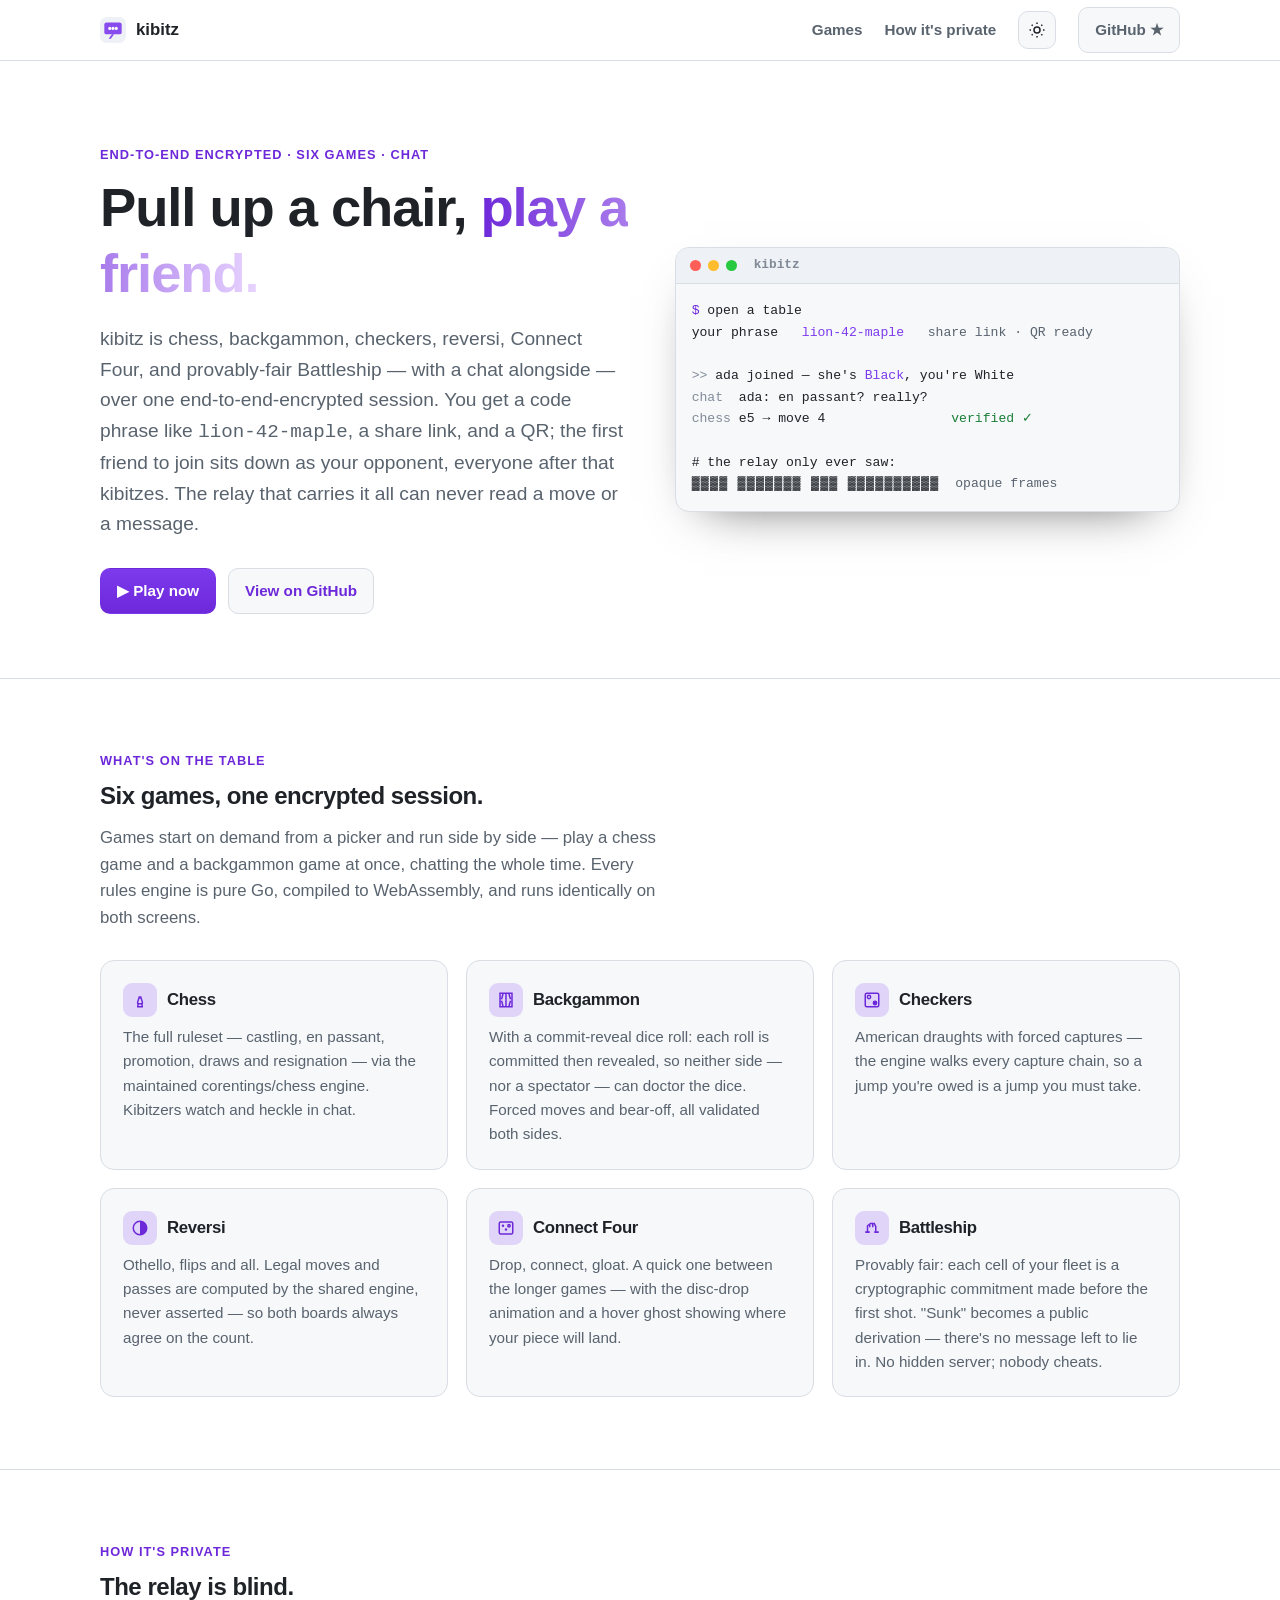
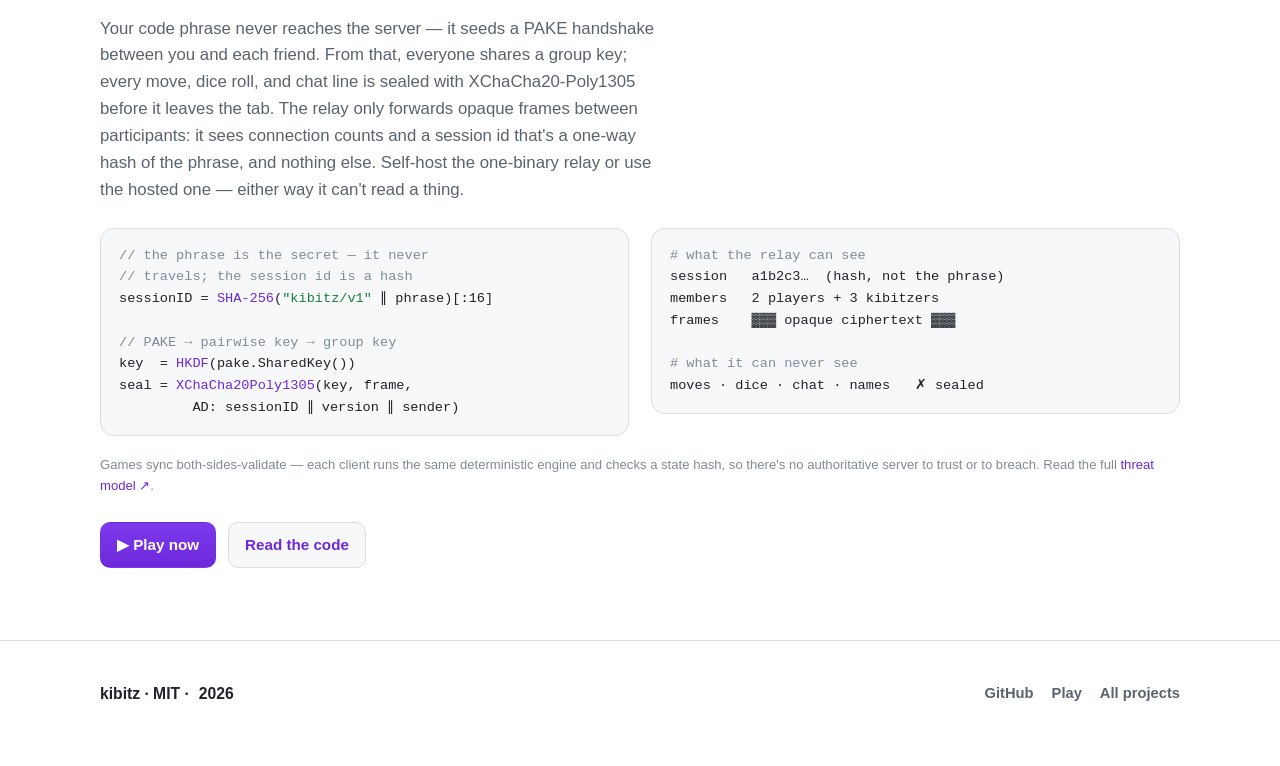
==== docs/index.html @ 95d9a2b3 "feat(site): add gloam landing page + GitHub Pages A static marketing site for kibitz in the gloam de" ====
<!doctype html>
<html lang="en">
<head>
<meta charset="utf-8">
<meta name="viewport" content="width=device-width, initial-scale=1">
<title>kibitz — play a friend, end-to-end encrypted</title>
<meta name="description" content="Pull up a chair. Chess, backgammon, checkers, reversi, Connect Four, and provably-fair Battleship — with chat — over one end-to-end-encrypted session. Pair with a code phrase through a relay that can never read a thing. 100% Go, WASM in your browser.">
<meta property="og:site_name" content="Richard Wooding">
<meta property="og:type" content="website">
<meta property="og:title" content="kibitz — play a friend, end-to-end encrypted">
<meta property="og:description" content="Six games and chat over one end-to-end-encrypted session, paired with a code phrase through a blind relay. 100% Go, WASM in your browser.">
<meta property="og:url" content="https://richardwooding.github.io/kibitz/">
<meta property="og:image" content="https://richardwooding.github.io/kibitz/og.png">
<meta property="og:image:width" content="1200">
<meta property="og:image:height" content="630">
<meta property="og:image:alt" content="kibitz — play a friend, end-to-end encrypted">
<meta name="twitter:card" content="summary_large_image">
<meta name="twitter:title" content="kibitz — play a friend, end-to-end encrypted">
<meta name="twitter:description" content="Six games and chat over one end-to-end-encrypted session, paired with a code phrase through a blind relay.">
<meta name="twitter:image" content="https://richardwooding.github.io/kibitz/og.png">
<link rel="canonical" href="https://richardwooding.github.io/kibitz/">
<meta name="theme-color" content="#0d1117">
<link rel="icon" href="data:image/svg+xml,%3Csvg xmlns='http://www.w3.org/2000/svg' viewBox='0 0 24 24'%3E%3Crect width='24' height='24' rx='5' fill='%230b0a10'/%3E%3Crect x='4' y='5' width='16' height='11' rx='2' fill='%234c1d95'/%3E%3Cpath d='M8 20l3-4h2l-3 4z' fill='%234c1d95'/%3E%3Ccircle cx='9' cy='10.5' r='1.4' fill='%23edeaf4'/%3E%3Ccircle cx='12' cy='10.5' r='1.4' fill='%23edeaf4'/%3E%3Ccircle cx='15' cy='10.5' r='1.4' fill='%23edeaf4'/%3E%3C/svg%3E">
<link rel="stylesheet" href="gloam.css">
<script>try{var t=localStorage.getItem("gl-theme");if(t)document.documentElement.setAttribute("data-theme",t)}catch(e){}</script>
<style>
  /* page-local: terminal accents */
  .gl-term .you { color: var(--gl-accent); }
  .gl-term .enc { color: var(--gl-fg-dim); letter-spacing: .1em; }
  .gl-term .say { color: var(--gl-fg); }
</style>
</head>
<body class="gl">
<a class="gl-skip" href="#main">Skip to content</a>

<header class="gl-nav">
  <div class="gl-wrap">
    <span class="gl-brand">
      <svg width="26" height="26" viewBox="0 0 24 24" aria-hidden="true">
        <rect width="24" height="24" rx="6" fill="var(--gl-panel-2)"/>
        <rect x="4" y="5" width="16" height="11" rx="2" fill="var(--gl-accent)" opacity="0.9"/>
        <path d="M8 20l3-4h2l-3 4z" fill="var(--gl-accent)" opacity="0.9"/>
        <circle cx="9" cy="10.5" r="1.4" fill="var(--gl-bg)"/>
        <circle cx="12" cy="10.5" r="1.4" fill="var(--gl-bg)"/>
        <circle cx="15" cy="10.5" r="1.4" fill="var(--gl-bg)"/>
      </svg>
      kibitz
    </span>
    <button class="gl-nav-toggle" aria-label="Toggle navigation" data-gl-nav-toggle="nav" aria-expanded="false">☰</button>
    <nav id="nav">
      <a href="#games">Games</a>
      <a href="#crypto">How it's private</a>
      <button class="gl-theme-toggle" data-gl-theme-toggle aria-label="Toggle color theme" aria-pressed="true">
        <svg class="gl-moon" viewBox="0 0 24 24" fill="none" stroke="currentColor" stroke-width="2" aria-hidden="true"><path d="M21 12.8A9 9 0 1 1 11.2 3a7 7 0 0 0 9.8 9.8z"/></svg>
        <svg class="gl-sun" viewBox="0 0 24 24" fill="none" stroke="currentColor" stroke-width="2" aria-hidden="true"><circle cx="12" cy="12" r="4"/><path d="M12 2v2M12 20v2M2 12h2M20 12h2M4.9 4.9l1.4 1.4M17.7 17.7l1.4 1.4M19.1 4.9l-1.4 1.4M6.3 17.7l-1.4 1.4"/></svg>
      </button>
      <a class="gl-btn ghost" href="https://github.com/richardwooding/kibitz">GitHub ★</a>
    </nav>
  </div>
</header>

<main id="main">
<section class="gl-hero">
  <div class="gl-wrap gl-hero-grid">
    <div>
      <p class="gl-eyebrow">end-to-end encrypted · six games · chat</p>
      <h1>Pull up a chair, <span class="gl-grad">play a friend.</span></h1>
      <p class="sub">kibitz is chess, backgammon, checkers, reversi, Connect Four, and provably-fair Battleship — with a chat alongside — over one end-to-end-encrypted session. You get a code phrase like <code>lion-42-maple</code>, a share link, and a QR; the first friend to join sits down as your opponent, everyone after that kibitzes. The relay that carries it all can never read a move or a message.</p>
      <div class="gl-cta">
        <a class="gl-btn primary" href="https://kibitz-play.fly.dev" target="_blank" rel="noopener">▶ Play now</a>
        <a class="gl-btn ghost" href="https://github.com/richardwooding/kibitz">View on GitHub</a>
      </div>
    </div>
    <div class="gl-term">
      <div class="bar">
        <span class="dot" style="background:#ff5f56"></span>
        <span class="dot" style="background:#ffbd2e"></span>
        <span class="dot" style="background:#27c93f"></span>
        <span class="t">kibitz</span>
      </div>
<pre><span class="pr">$</span> open a table
your phrase   <span class="you">lion-42-maple</span>   <span class="loc">share link · QR ready</span>

<span class="hd">&gt;&gt;</span> ada joined — she's <span class="you">Black</span>, you're White
<span class="hd">chat</span>  ada: <span class="say">en passant? really?</span>
<span class="hd">chess</span> e5 → move 4                <span class="ok">verified ✓</span>

<span class="c"># the relay only ever saw:</span>
<span class="enc">▓▓▓▓ ▓▓▓▓▓▓▓ ▓▓▓ ▓▓▓▓▓▓▓▓▓▓</span>  <span class="loc">opaque frames</span></pre>
    </div>
  </div>
</section>

<section id="games" class="gl-section">
  <div class="gl-wrap">
    <p class="gl-eyebrow">what's on the table</p>
    <h2>Six games, one encrypted session.</h2>
    <p class="gl-lede" style="margin-top:14px">Games start on demand from a picker and run side by side — play a chess game and a backgammon game at once, chatting the whole time. Every rules engine is pure Go, compiled to WebAssembly, and runs identically on both screens.</p>
    <div class="gl-grid feat" style="margin-top:28px">
      <div class="gl-card">
        <h3>
          <span class="gl-icon"><svg viewBox="0 0 24 24" fill="none" stroke="currentColor" stroke-width="2"><path d="M8 21h8M9 21l.5-4h5l.5 4M9 17c-1-3 1-4 1-6a2 2 0 1 1 4 0c0 2 2 3 1 6M10 8h4"/></svg></span>
          Chess
        </h3>
        <p>The full ruleset — castling, en passant, promotion, draws and resignation — via the maintained corentings/chess engine. Kibitzers watch and heckle in chat.</p>
      </div>
      <div class="gl-card">
        <h3>
          <span class="gl-icon"><svg viewBox="0 0 24 24" fill="none" stroke="currentColor" stroke-width="2"><path d="M4 3h16v18H4zM12 3v18M8 4l-2 7M16 4l2 7M8 20l-2-7M16 20l2-7"/></svg></span>
          Backgammon
        </h3>
        <p>With a commit-reveal dice roll: each roll is committed then revealed, so neither side — nor a spectator — can doctor the dice. Forced moves and bear-off, all validated both sides.</p>
      </div>
      <div class="gl-card">
        <h3>
          <span class="gl-icon"><svg viewBox="0 0 24 24" fill="none" stroke="currentColor" stroke-width="2"><rect x="3" y="3" width="18" height="18" rx="2"/><circle cx="8" cy="8" r="2.2"/><circle cx="16" cy="16" r="2.2" fill="currentColor"/></svg></span>
          Checkers
        </h3>
        <p>American draughts with forced captures — the engine walks every capture chain, so a jump you're owed is a jump you must take.</p>
      </div>
      <div class="gl-card">
        <h3>
          <span class="gl-icon"><svg viewBox="0 0 24 24" fill="none" stroke="currentColor" stroke-width="2"><circle cx="12" cy="12" r="9"/><path d="M12 3a9 9 0 0 1 0 18z" fill="currentColor" stroke="none"/></svg></span>
          Reversi
        </h3>
        <p>Othello, flips and all. Legal moves and passes are computed by the shared engine, never asserted — so both boards always agree on the count.</p>
      </div>
      <div class="gl-card">
        <h3>
          <span class="gl-icon"><svg viewBox="0 0 24 24" fill="none" stroke="currentColor" stroke-width="2"><rect x="3" y="4" width="18" height="16" rx="2"/><circle cx="8" cy="9" r="1.6" fill="currentColor" stroke="none"/><circle cx="12" cy="14" r="1.6" fill="currentColor" stroke="none"/><circle cx="16" cy="9" r="1.6"/></svg></span>
          Connect Four
        </h3>
        <p>Drop, connect, gloat. A quick one between the longer games — with the disc-drop animation and a hover ghost showing where your piece will land.</p>
      </div>
      <div class="gl-card">
        <h3>
          <span class="gl-icon"><svg viewBox="0 0 24 24" fill="none" stroke="currentColor" stroke-width="2"><path d="M3 17c2 1 4 1 6 0M15 17c2 1 4 1 6 0M6 17V9l4-3h5l2 4v7M9 7v4M13 6v5"/></svg></span>
          Battleship
        </h3>
        <p>Provably fair: each cell of your fleet is a cryptographic commitment made before the first shot. "Sunk" becomes a public derivation — there's no message left to lie in. No hidden server; nobody cheats.</p>
      </div>
    </div>
  </div>
</section>

<section id="crypto" class="gl-section">
  <div class="gl-wrap">
    <p class="gl-eyebrow">how it's private</p>
    <h2>The relay is blind.</h2>
    <p class="gl-lede" style="margin-top:14px">Your code phrase never reaches the server — it seeds a PAKE handshake between you and each friend. From that, everyone shares a group key; every move, dice roll, and chat line is sealed with XChaCha20-Poly1305 before it leaves the tab. The relay only forwards opaque frames between participants: it sees connection counts and a session id that's a one-way hash of the phrase, and nothing else. Self-host the one-binary relay or use the hosted one — either way it can't read a thing.</p>
    <div class="gl-split" style="margin-top:24px">
      <pre class="gl-code"><span class="c">// the phrase is the secret — it never</span>
<span class="c">// travels; the session id is a hash</span>
sessionID = <span class="k">SHA-256</span>(<span class="s">"kibitz/v1"</span> ∥ phrase)[:16]

<span class="c">// PAKE → pairwise key → group key</span>
key  = <span class="k">HKDF</span>(pake.SharedKey())
seal = <span class="k">XChaCha20Poly1305</span>(key, frame,
         AD: sessionID ∥ version ∥ sender)</pre>
      <pre class="gl-code"><span class="c"># what the relay can see</span>
session   <span class="loc">a1b2c3…  (hash, not the phrase)</span>
members   <span class="loc">2 players + 3 kibitzers</span>
frames    <span class="loc">▓▓▓ opaque ciphertext ▓▓▓</span>

<span class="c"># what it can never see</span>
moves · dice · chat · names   <span class="warn">✗ sealed</span></pre>
    </div>
    <p class="gl-hint" style="margin-top:18px">Games sync both-sides-validate — each client runs the same deterministic engine and checks a state hash, so there's no authoritative server to trust or to breach. Read the full <a href="https://github.com/richardwooding/kibitz/blob/main/docs/THREAT-MODEL.md">threat model ↗</a>.</p>
    <div class="gl-cta" style="margin-top:26px">
      <a class="gl-btn primary" href="https://kibitz-play.fly.dev" target="_blank" rel="noopener">▶ Play now</a>
      <a class="gl-btn ghost" href="https://github.com/richardwooding/kibitz">Read the code</a>
    </div>
  </div>
</section>
</main>

<footer class="gl-footer">
  <div class="gl-wrap">
    <span class="gl-brand" style="font-size:.98rem">kibitz · MIT · <span data-gl-year></span></span>
    <nav class="gl-fnav">
      <a href="https://github.com/richardwooding/kibitz">GitHub</a>
      <a href="https://kibitz-play.fly.dev">Play</a>
      <a href="https://richardwooding.github.io/">All projects</a>
    </nav>
  </div>
</footer>
<script src="gloam.js" defer></script>
</body>
</html>
---- docs/gloam.css ----
/*!
 * gloam.css — a dark-first, purple-accented, terminal-flavored design language.
 * https://github.com/richardwooding/gloam · MIT
 *
 * Tokens are prefixed --gl-*, component classes gl-*, so it drops into any page
 * without collisions. Dark is the default; light is served via
 * prefers-color-scheme AND an explicit :root[data-theme="light"|"dark"] override.
 */

:root {
  --gl-bg: #0d1117;
  --gl-panel: #161b22;
  --gl-panel-2: #1c2230;
  --gl-border: #2a3038;
  --gl-fg: #e6edf3;
  --gl-muted: #9aa7b4;
  --gl-faint: #6b7684;
  --gl-accent: #a371f7;
  --gl-accent-2: #bd93ff;
  --gl-accent-ink: #f5efff;
  --gl-green: #3fb950;
  --gl-amber: #d29922;
  --gl-radius: 14px;
  --gl-mono: ui-monospace, SFMono-Regular, "SF Mono", Menlo, Consolas, "Liberation Mono", monospace;
  --gl-sans: -apple-system, BlinkMacSystemFont, "Segoe UI", Roboto, Helvetica, Arial, sans-serif;
  --gl-maxw: 1080px;
}

/* Light palette: auto (system) … */
@media (prefers-color-scheme: light) {
  :root {
    --gl-bg: #ffffff;
    --gl-panel: #f6f8fa;
    --gl-panel-2: #eef1f5;
    --gl-border: #d8dee4;
    --gl-fg: #1f2328;
    --gl-muted: #59636e;
    --gl-faint: #818b98;
    --gl-accent: #7c3aed;
    --gl-accent-2: #6d28d9;
    --gl-accent-ink: #ffffff;
    --gl-green: #1a7f37;
    --gl-amber: #9a6700;
  }
}
/* … and explicit override wins in both directions. */
:root[data-theme="light"] {
  --gl-bg: #ffffff; --gl-panel: #f6f8fa; --gl-panel-2: #eef1f5; --gl-border: #d8dee4;
  --gl-fg: #1f2328; --gl-muted: #59636e; --gl-faint: #818b98;
  --gl-accent: #7c3aed; --gl-accent-2: #6d28d9; --gl-accent-ink: #ffffff;
  --gl-green: #1a7f37; --gl-amber: #9a6700;
}
:root[data-theme="dark"] {
  --gl-bg: #0d1117; --gl-panel: #161b22; --gl-panel-2: #1c2230; --gl-border: #2a3038;
  --gl-fg: #e6edf3; --gl-muted: #9aa7b4; --gl-faint: #6b7684;
  --gl-accent: #a371f7; --gl-accent-2: #bd93ff; --gl-accent-ink: #f5efff;
  --gl-green: #3fb950; --gl-amber: #d29922;
}

/* ---- base ---- */
.gl-body, body.gl {
  margin: 0;
  background: var(--gl-bg);
  color: var(--gl-fg);
  font-family: var(--gl-sans);
  line-height: 1.6;
  -webkit-font-smoothing: antialiased;
}
.gl a { color: var(--gl-accent-2); text-decoration: none; }
.gl a:hover { text-decoration: underline; }
.gl code, .gl kbd, .gl pre { font-family: var(--gl-mono); }
.gl h1, .gl h2, .gl h3 { line-height: 1.2; letter-spacing: -0.02em; margin: 0; }

.gl-wrap { max-width: var(--gl-maxw); margin: 0 auto; padding: 0 20px; }
.gl-section { padding: 72px 0; border-top: 1px solid var(--gl-border); }
.gl-eyebrow { color: var(--gl-accent-2); font-weight: 700; font-size: .8rem; letter-spacing: .08em; text-transform: uppercase; margin: 0 0 10px; }
.gl-lede { color: var(--gl-muted); font-size: 1.05rem; max-width: 60ch; }
.gl-hint { color: var(--gl-faint); font-size: .82rem; margin-top: 10px; }

/* skip link */
.gl-skip { position: absolute; left: -9999px; }
.gl-skip:focus { left: 12px; top: 10px; z-index: 50; background: var(--gl-panel); color: var(--gl-fg); padding: 8px 12px; border-radius: 8px; }

/* ---- nav ---- */
.gl-nav { position: sticky; top: 0; z-index: 20; backdrop-filter: blur(10px);
  background: var(--gl-bg);
  background: color-mix(in srgb, var(--gl-bg) 82%, transparent); border-bottom: 1px solid var(--gl-border); }
.gl-nav .gl-wrap { display: flex; align-items: center; gap: 18px; height: 60px; }
.gl-brand { display: flex; align-items: center; gap: 10px; font-weight: 700; color: var(--gl-fg); font-size: 1.05rem; }
.gl-brand svg { display: block; }
.gl-nav nav { margin-left: auto; display: flex; align-items: center; gap: 22px; }
.gl-nav nav a { color: var(--gl-muted); font-weight: 600; font-size: .95rem; }
.gl-nav nav a:hover { color: var(--gl-fg); text-decoration: none; }
.gl-nav-toggle { display: none; margin-left: auto; background: var(--gl-panel); color: var(--gl-fg);
  border: 1px solid var(--gl-border); border-radius: 8px; padding: 8px 10px; cursor: pointer; }

/* ---- buttons ---- */
.gl-btn { display: inline-flex; align-items: center; gap: 8px; font-weight: 700; font-size: .95rem;
  padding: 10px 16px; border-radius: 10px; border: 1px solid var(--gl-border); cursor: pointer; color: var(--gl-fg); background: transparent; }
.gl-btn.primary { background: linear-gradient(180deg, var(--gl-accent), var(--gl-accent-2)); color: var(--gl-accent-ink); border-color: transparent; }
.gl-btn.primary:hover { filter: brightness(1.07); text-decoration: none; }
.gl-btn.ghost { background: var(--gl-panel); }
.gl-btn.ghost:hover { border-color: var(--gl-accent); text-decoration: none; }

/* ---- theme toggle ---- */
.gl-theme-toggle { display: inline-grid; place-items: center; width: 38px; height: 38px; flex: none;
  background: var(--gl-panel); color: var(--gl-fg); border: 1px solid var(--gl-border); border-radius: 10px; cursor: pointer; padding: 0; }
.gl-theme-toggle:hover { border-color: var(--gl-accent); }
.gl-theme-toggle:focus-visible { outline: 2px solid var(--gl-accent); outline-offset: 2px; }
.gl-theme-toggle svg { width: 18px; height: 18px; display: block; }
/* Icon reflects the active theme — CSS-only swap across system + forced themes. */
.gl-theme-toggle .gl-sun { display: none; }
.gl-theme-toggle .gl-moon { display: block; }
@media (prefers-color-scheme: light) {
  .gl-theme-toggle .gl-sun { display: block; }
  .gl-theme-toggle .gl-moon { display: none; }
}
:root[data-theme="light"] .gl-theme-toggle .gl-sun { display: block; }
:root[data-theme="light"] .gl-theme-toggle .gl-moon { display: none; }
:root[data-theme="dark"] .gl-theme-toggle .gl-sun { display: none; }
:root[data-theme="dark"] .gl-theme-toggle .gl-moon { display: block; }

/* ---- hero ---- */
.gl-hero { padding: 84px 0 64px; }
.gl-hero h1 { font-size: clamp(2.1rem, 5.2vw, 3.4rem); font-weight: 800; }
.gl-grad { background: linear-gradient(90deg, var(--gl-accent-2), #e9d5ff); -webkit-background-clip: text; background-clip: text; color: transparent; }
.gl-hero p.sub { font-size: 1.2rem; color: var(--gl-muted); margin: 18px 0 28px; max-width: 56ch; }
.gl-cta { display: flex; gap: 12px; flex-wrap: wrap; }
.gl-hero-grid { display: grid; grid-template-columns: 1.05fr 1fr; gap: 44px; align-items: center; }
@media (max-width: 860px) { .gl-hero-grid { grid-template-columns: 1fr; gap: 32px; } }

/* ---- terminal ---- */
.gl-term { background: var(--gl-panel); border: 1px solid var(--gl-border); border-radius: var(--gl-radius); overflow: hidden;
  box-shadow: 0 20px 50px -30px rgba(0,0,0,.7); }
.gl-term .bar { display: flex; align-items: center; gap: 7px; padding: 11px 14px; background: var(--gl-panel-2); border-bottom: 1px solid var(--gl-border); }
.gl-term .dot { width: 11px; height: 11px; border-radius: 50%; }
.gl-term .bar .t { margin-left: 10px; color: var(--gl-faint); font: 600 .8rem/1 var(--gl-mono); }
.gl-term pre { margin: 0; padding: 16px; overflow-x: auto; font-size: .82rem; line-height: 1.65; color: var(--gl-fg); }
.gl-term .pr { color: var(--gl-accent-2); }
.gl-term .hd { color: var(--gl-faint); }
.gl-term .n { color: var(--gl-accent-2); font-weight: 700; }
.gl-term .loc { color: var(--gl-muted); }
.gl-term .ok { color: var(--gl-green); }
.gl-term .warn { color: var(--gl-amber); }

/* ---- pills / tabs ---- */
.gl-badges { display: flex; flex-wrap: wrap; gap: 8px; margin: 26px 0 0; padding: 0; list-style: none; }
.gl-lang { font: 700 .72rem/1 var(--gl-mono); color: var(--gl-muted); background: var(--gl-panel);
  border: 1px solid var(--gl-border); border-radius: 999px; padding: 7px 12px; }
/* Interactive affordances apply only to real tabs (buttons carrying data-gl-tab).
   A plain gl-lang is a static badge and must not look or focus like a control. */
.gl-lang[data-gl-tab] { cursor: pointer; transition: color .12s, border-color .12s, background .12s; }
.gl-lang[data-gl-tab]:hover { color: var(--gl-fg); border-color: var(--gl-accent); }
.gl-lang[data-gl-tab]:focus-visible { outline: 2px solid var(--gl-accent); outline-offset: 2px; }
.gl-lang[aria-selected="true"] { background: linear-gradient(180deg, var(--gl-accent), var(--gl-accent-2)); color: var(--gl-accent-ink); border-color: transparent; }

/* ---- cards / grid ---- */
.gl-grid { display: grid; gap: 18px; }
.gl-grid.two { grid-template-columns: 1fr 1fr; }
.gl-grid.feat { grid-template-columns: repeat(3, 1fr); }
@media (max-width: 820px) { .gl-grid.feat { grid-template-columns: 1fr 1fr; } }
@media (max-width: 560px) { .gl-grid.two, .gl-grid.feat { grid-template-columns: 1fr; } }
.gl-card { background: var(--gl-panel); border: 1px solid var(--gl-border); border-radius: var(--gl-radius); padding: 22px; }
.gl-card h3 { font-size: 1.05rem; margin-bottom: 8px; display: flex; align-items: center; gap: 10px; }
.gl-card p { color: var(--gl-muted); margin: 0; font-size: .95rem; }
.gl-icon { width: 34px; height: 34px; flex: none; display: grid; place-items: center; border-radius: 9px;
  background: color-mix(in srgb, var(--gl-accent) 18%, transparent); color: var(--gl-accent-2); }
.gl-icon svg { width: 18px; height: 18px; }
.gl-stat { font: 800 2rem/1 var(--gl-mono); color: var(--gl-accent-2); }

/* Clickable card: a gl-card whose primary link (.gl-stretch) covers the whole
   card, so a click anywhere follows it — while any other links inside stay
   independently clickable above the overlay. */
.gl-card-link { position: relative; transition: border-color .12s; }
.gl-card-link:hover, .gl-card-link:focus-within { border-color: var(--gl-accent); }
.gl-stretch::after { content: ""; position: absolute; inset: 0; z-index: 1; }
.gl-card-link a:not(.gl-stretch) { position: relative; z-index: 2; }

/* ---- carousel ---- */
/* A scroll-snap track of cards. Works without JS (it's just a scrollable row);
   gloam.js adds prev/next, dots, and motion-safe autoplay. The viewport is the
   only overflow container, so the page never scrolls sideways. */
.gl-carousel { position: relative; margin-top: 28px; }
.gl-carousel-viewport { position: relative; display: flex; gap: 18px; overflow-x: auto;
  scroll-snap-type: x mandatory; scroll-behavior: smooth; padding-bottom: 4px;
  scrollbar-width: none; -ms-overflow-style: none; }
.gl-carousel-viewport::-webkit-scrollbar { display: none; }
.gl-carousel-viewport > .gl-card { flex: 0 0 calc((100% - 36px) / 3); scroll-snap-align: start; }
@media (max-width: 820px) { .gl-carousel-viewport > .gl-card { flex-basis: calc((100% - 18px) / 2); } }
@media (max-width: 560px) { .gl-carousel-viewport > .gl-card { flex-basis: 100%; } }
.gl-carousel-ctrls { display: flex; align-items: center; justify-content: center; gap: 14px; margin-top: 18px; }
.gl-carousel-btn { display: inline-grid; place-items: center; width: 38px; height: 38px; flex: none;
  background: var(--gl-panel); color: var(--gl-fg); border: 1px solid var(--gl-border); border-radius: 999px; cursor: pointer; padding: 0; }
.gl-carousel-btn:hover { border-color: var(--gl-accent); }
.gl-carousel-btn:focus-visible { outline: 2px solid var(--gl-accent); outline-offset: 2px; }
.gl-carousel-btn svg { width: 18px; height: 18px; display: block; }
.gl-carousel-dots { display: flex; align-items: center; gap: 8px; }
.gl-carousel-dot { width: 9px; height: 9px; padding: 0; border-radius: 999px; border: none; cursor: pointer;
  background: var(--gl-border); transition: background .12s, transform .12s; }
.gl-carousel-dot:hover { background: var(--gl-faint); }
.gl-carousel-dot:focus-visible { outline: 2px solid var(--gl-accent); outline-offset: 2px; }
.gl-carousel-dot[aria-current="true"] { background: var(--gl-accent); transform: scale(1.3); }
@media (prefers-reduced-motion: reduce) { .gl-carousel-viewport { scroll-behavior: auto; } }

/* ---- code blocks ---- */
.gl-code { background: var(--gl-panel); border: 1px solid var(--gl-border); border-radius: var(--gl-radius);
  padding: 16px 18px; overflow-x: auto; font-size: .85rem; line-height: 1.6; margin: 0; }
.gl-code .c { color: var(--gl-faint); }
.gl-code .k { color: var(--gl-accent-2); }
.gl-code .s { color: var(--gl-green); }
.gl-split { display: grid; grid-template-columns: 1fr 1fr; gap: 22px; align-items: start; }
@media (max-width: 760px) { .gl-split { grid-template-columns: 1fr; } }

/* ---- install snippets ---- */
.gl-install { display: grid; gap: 14px; max-width: 760px; }
.gl-snip { display: flex; align-items: center; gap: 12px; background: var(--gl-panel); border: 1px solid var(--gl-border); border-radius: 12px; padding: 6px 6px 6px 16px; }
.gl-snip .lbl { font: 700 .72rem/1 var(--gl-mono); color: var(--gl-accent-2); text-transform: uppercase; letter-spacing: .05em; flex: none; width: 74px; }
.gl-snip code { flex: 1; overflow-x: auto; white-space: nowrap; color: var(--gl-fg); font-size: .88rem; padding: 8px 0; }
.gl-copy { flex: none; background: var(--gl-panel-2); color: var(--gl-muted); border: 1px solid var(--gl-border); border-radius: 8px; padding: 8px 12px; font: 700 .78rem/1 var(--gl-sans); cursor: pointer; }
.gl-copy:hover { color: var(--gl-fg); border-color: var(--gl-accent); }
.gl-copy.done { color: var(--gl-green); border-color: var(--gl-green); }

/* ---- footer ---- */
.gl-footer { border-top: 1px solid var(--gl-border); padding: 40px 0 60px; color: var(--gl-muted); }
.gl-footer .gl-wrap { display: flex; flex-wrap: wrap; gap: 18px 28px; align-items: center; justify-content: space-between; }
.gl-footer a { color: var(--gl-muted); font-weight: 600; font-size: .92rem; }
.gl-footer a:hover { color: var(--gl-fg); }
.gl-fnav { display: flex; flex-wrap: wrap; gap: 18px; }

/* ---- mobile nav ---- */
@media (max-width: 680px) {
  .gl-nav nav { display: none; }
  .gl-nav nav.open { display: flex; position: absolute; top: 60px; left: 0; right: 0; flex-direction: column; gap: 0;
    background: var(--gl-bg); border-bottom: 1px solid var(--gl-border); padding: 8px 20px 16px; }
  .gl-nav nav.open a { padding: 10px 0; }
  .gl-nav nav.open .gl-btn { display: none; }
  .gl-nav-toggle { display: block; }
}
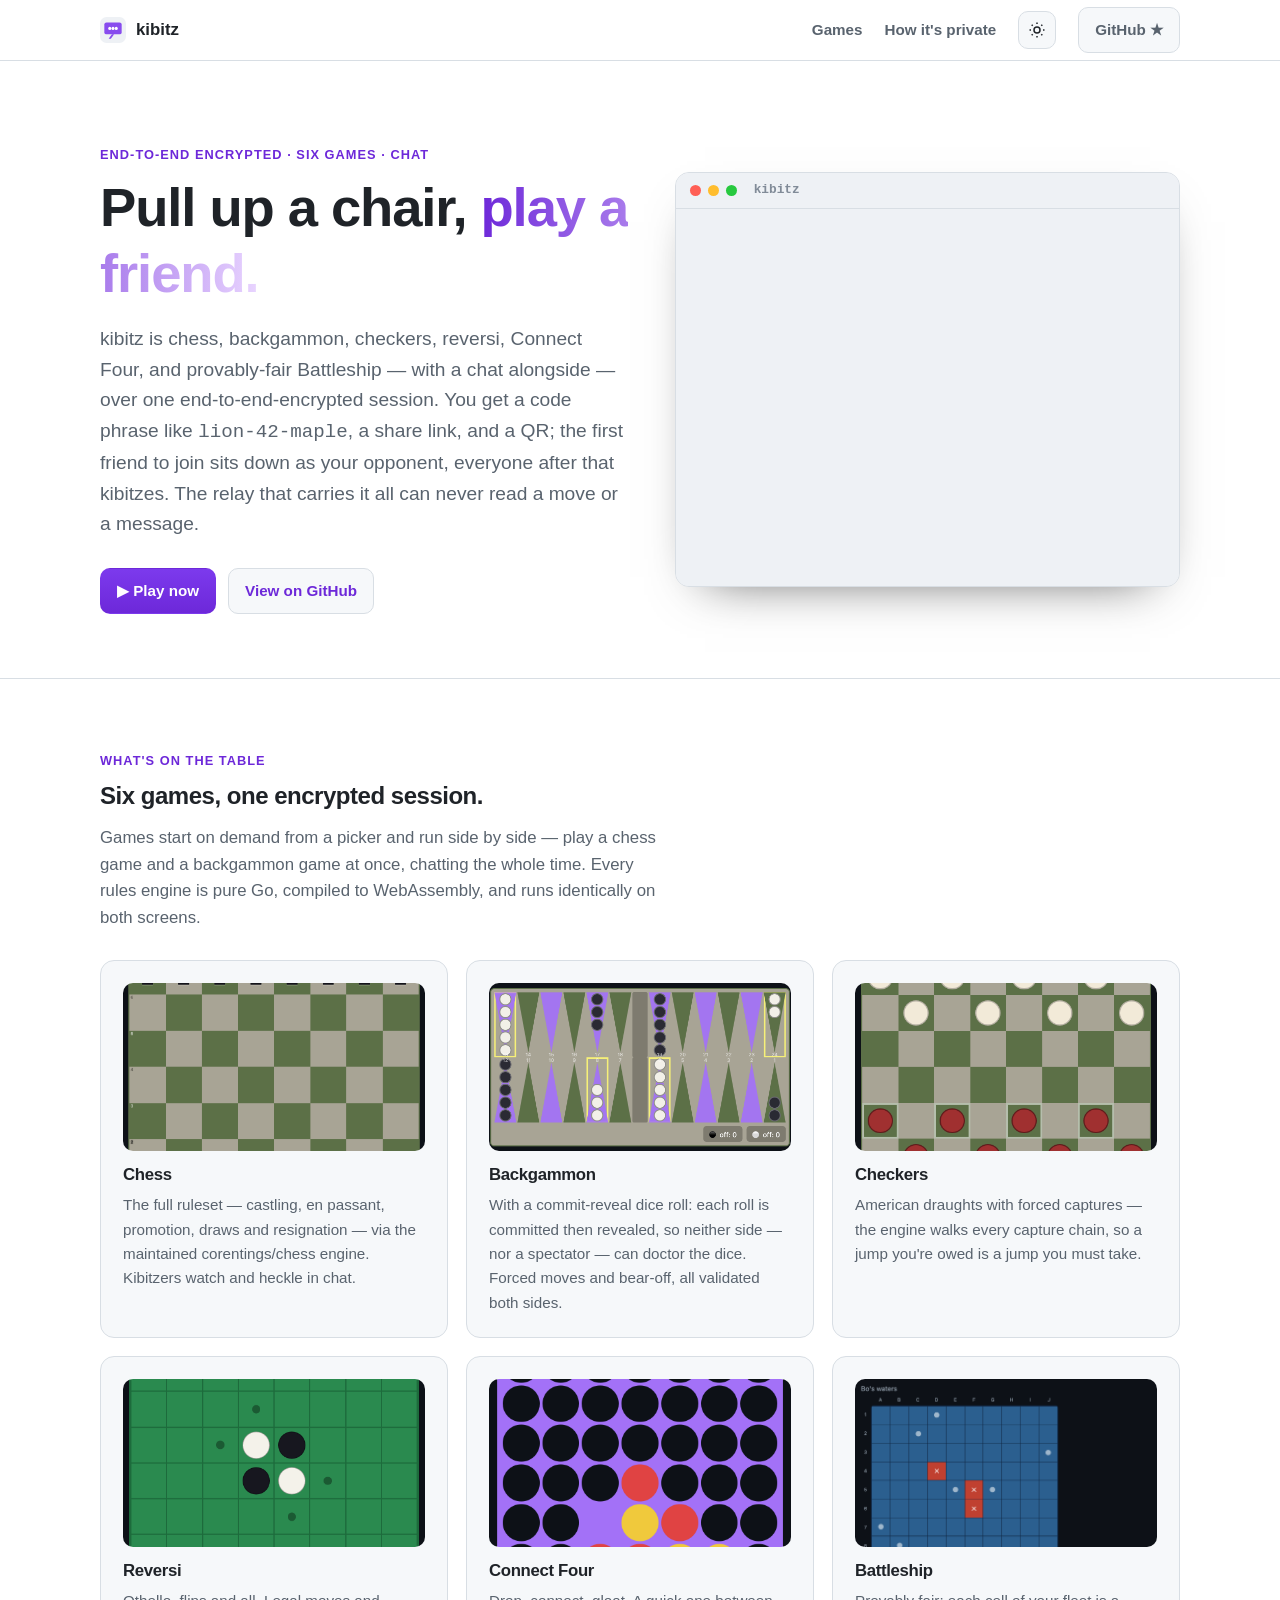
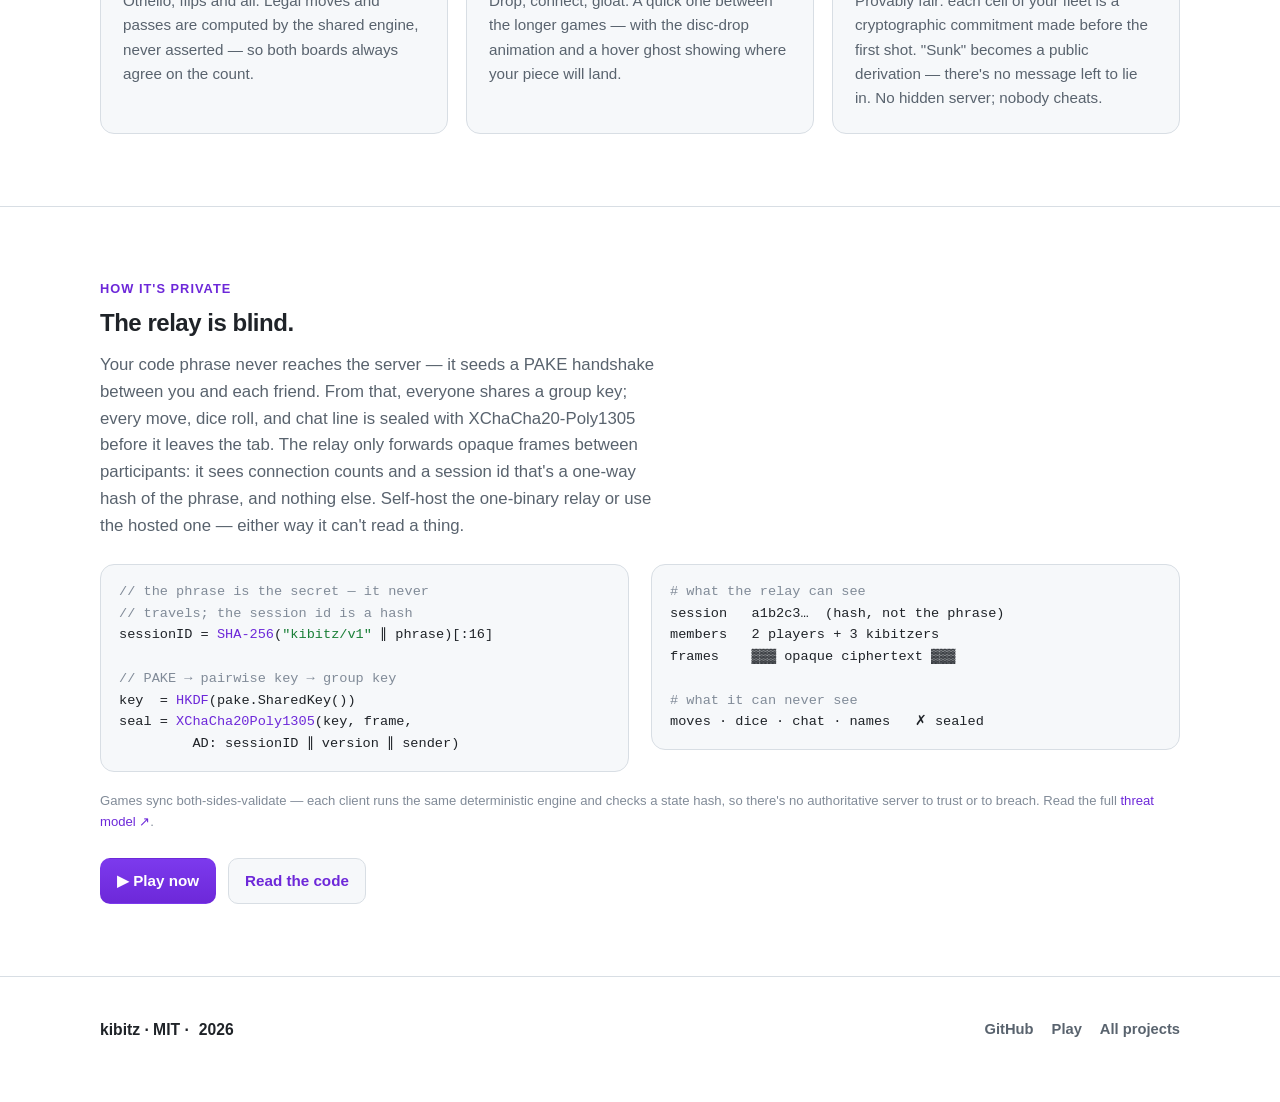
==== commit c1502883: "feat(site): show real gameplay on the landing page The landing page showed zero actual gameplay — on" ====
--- a/docs/index.html
+++ b/docs/index.html
@@ -28,6 +28,53 @@
   .gl-term .you { color: var(--gl-accent); }
   .gl-term .enc { color: var(--gl-fg-dim); letter-spacing: .1em; }
   .gl-term .say { color: var(--gl-fg); }
+
+  /* hero gameplay montage — real screenshots crossfading inside the app frame */
+  .montage-stage {
+    position: relative;
+    aspect-ratio: 4 / 3;
+    width: 100%;
+    background: var(--gl-panel-2);
+    border-radius: 0 0 10px 10px;
+    overflow: hidden;
+  }
+  .montage-stage img {
+    position: absolute;
+    inset: 0;
+    width: 100%;
+    height: 100%;
+    object-fit: cover;
+    object-position: center;
+    opacity: 0;
+    animation: montage 20s infinite;
+  }
+  .montage-stage img:nth-child(1) { animation-delay: 0s; }
+  .montage-stage img:nth-child(2) { animation-delay: 5s; }
+  .montage-stage img:nth-child(3) { animation-delay: 10s; }
+  .montage-stage img:nth-child(4) { animation-delay: 15s; }
+  @keyframes montage {
+    0%, 22%  { opacity: 1; }
+    28%, 94% { opacity: 0; }
+    100%     { opacity: 1; }
+  }
+
+  /* real board thumbnail atop each game card */
+  .game-shot {
+    display: block;
+    width: 100%;
+    height: 168px;
+    object-fit: cover;
+    object-position: center;
+    border-radius: 10px;
+    margin-bottom: 14px;
+    background: var(--gl-panel-2);
+  }
+  .game-shot.tall { object-position: center top; }
+
+  @media (prefers-reduced-motion: reduce) {
+    .montage-stage img { animation: none; opacity: 0; }
+    .montage-stage img:first-child { opacity: 1; }
+  }
 </style>
 </head>
 <body class="gl">
@@ -78,15 +125,12 @@
         <span class="dot" style="background:#27c93f"></span>
         <span class="t">kibitz</span>
       </div>
-<pre><span class="pr">$</span> open a table
-your phrase   <span class="you">lion-42-maple</span>   <span class="loc">share link · QR ready</span>
-
-<span class="hd">&gt;&gt;</span> ada joined — she's <span class="you">Black</span>, you're White
-<span class="hd">chat</span>  ada: <span class="say">en passant? really?</span>
-<span class="hd">chess</span> e5 → move 4                <span class="ok">verified ✓</span>
-
-<span class="c"># the relay only ever saw:</span>
-<span class="enc">▓▓▓▓ ▓▓▓▓▓▓▓ ▓▓▓ ▓▓▓▓▓▓▓▓▓▓</span>  <span class="loc">opaque frames</span></pre>
+      <div class="montage-stage" role="img" aria-label="Real kibitz gameplay: a chess game with live chat, plus backgammon, Connect Four, and Battleship.">
+        <img src="shots/hero-table.png" alt="A chess game in kibitz with a live chat beside the board" width="896" height="717">
+        <img src="shots/backgammon.png" alt="" aria-hidden="true" width="588" height="311">
+        <img src="shots/connect4.png" alt="" aria-hidden="true" width="416" height="358">
+        <img src="shots/battleship.png" alt="" aria-hidden="true" width="588" height="916">
+      </div>
     </div>
   </div>
 </section>
@@ -98,45 +142,33 @@
     <p class="gl-lede" style="margin-top:14px">Games start on demand from a picker and run side by side — play a chess game and a backgammon game at once, chatting the whole time. Every rules engine is pure Go, compiled to WebAssembly, and runs identically on both screens.</p>
     <div class="gl-grid feat" style="margin-top:28px">
       <div class="gl-card">
-        <h3>
-          <span class="gl-icon"><svg viewBox="0 0 24 24" fill="none" stroke="currentColor" stroke-width="2"><path d="M8 21h8M9 21l.5-4h5l.5 4M9 17c-1-3 1-4 1-6a2 2 0 1 1 4 0c0 2 2 3 1 6M10 8h4"/></svg></span>
-          Chess
-        </h3>
+        <img class="game-shot" src="shots/chess.png" alt="A chess game in the kibitz app" loading="lazy" width="544" height="544">
+        <h3>Chess</h3>
         <p>The full ruleset — castling, en passant, promotion, draws and resignation — via the maintained corentings/chess engine. Kibitzers watch and heckle in chat.</p>
       </div>
       <div class="gl-card">
-        <h3>
-          <span class="gl-icon"><svg viewBox="0 0 24 24" fill="none" stroke="currentColor" stroke-width="2"><path d="M4 3h16v18H4zM12 3v18M8 4l-2 7M16 4l2 7M8 20l-2-7M16 20l2-7"/></svg></span>
-          Backgammon
-        </h3>
+        <img class="game-shot" src="shots/backgammon.png" alt="A backgammon game in the kibitz app" loading="lazy" width="588" height="311">
+        <h3>Backgammon</h3>
         <p>With a commit-reveal dice roll: each roll is committed then revealed, so neither side — nor a spectator — can doctor the dice. Forced moves and bear-off, all validated both sides.</p>
       </div>
       <div class="gl-card">
-        <h3>
-          <span class="gl-icon"><svg viewBox="0 0 24 24" fill="none" stroke="currentColor" stroke-width="2"><rect x="3" y="3" width="18" height="18" rx="2"/><circle cx="8" cy="8" r="2.2"/><circle cx="16" cy="16" r="2.2" fill="currentColor"/></svg></span>
-          Checkers
-        </h3>
+        <img class="game-shot" src="shots/checkers.png" alt="A checkers game in the kibitz app" loading="lazy" width="480" height="480">
+        <h3>Checkers</h3>
         <p>American draughts with forced captures — the engine walks every capture chain, so a jump you're owed is a jump you must take.</p>
       </div>
       <div class="gl-card">
-        <h3>
-          <span class="gl-icon"><svg viewBox="0 0 24 24" fill="none" stroke="currentColor" stroke-width="2"><circle cx="12" cy="12" r="9"/><path d="M12 3a9 9 0 0 1 0 18z" fill="currentColor" stroke="none"/></svg></span>
-          Reversi
-        </h3>
+        <img class="game-shot" src="shots/reversi.png" alt="A reversi game in the kibitz app" loading="lazy" width="480" height="480">
+        <h3>Reversi</h3>
         <p>Othello, flips and all. Legal moves and passes are computed by the shared engine, never asserted — so both boards always agree on the count.</p>
       </div>
       <div class="gl-card">
-        <h3>
-          <span class="gl-icon"><svg viewBox="0 0 24 24" fill="none" stroke="currentColor" stroke-width="2"><rect x="3" y="4" width="18" height="16" rx="2"/><circle cx="8" cy="9" r="1.6" fill="currentColor" stroke="none"/><circle cx="12" cy="14" r="1.6" fill="currentColor" stroke="none"/><circle cx="16" cy="9" r="1.6"/></svg></span>
-          Connect Four
-        </h3>
+        <img class="game-shot" src="shots/connect4.png" alt="A Connect Four game in the kibitz app" loading="lazy" width="416" height="358">
+        <h3>Connect Four</h3>
         <p>Drop, connect, gloat. A quick one between the longer games — with the disc-drop animation and a hover ghost showing where your piece will land.</p>
       </div>
       <div class="gl-card">
-        <h3>
-          <span class="gl-icon"><svg viewBox="0 0 24 24" fill="none" stroke="currentColor" stroke-width="2"><path d="M3 17c2 1 4 1 6 0M15 17c2 1 4 1 6 0M6 17V9l4-3h5l2 4v7M9 7v4M13 6v5"/></svg></span>
-          Battleship
-        </h3>
+        <img class="game-shot tall" src="shots/battleship.png" alt="A Battleship game in the kibitz app, showing hits and misses" loading="lazy" width="588" height="916">
+        <h3>Battleship</h3>
         <p>Provably fair: each cell of your fleet is a cryptographic commitment made before the first shot. "Sunk" becomes a public derivation — there's no message left to lie in. No hidden server; nobody cheats.</p>
       </div>
     </div>
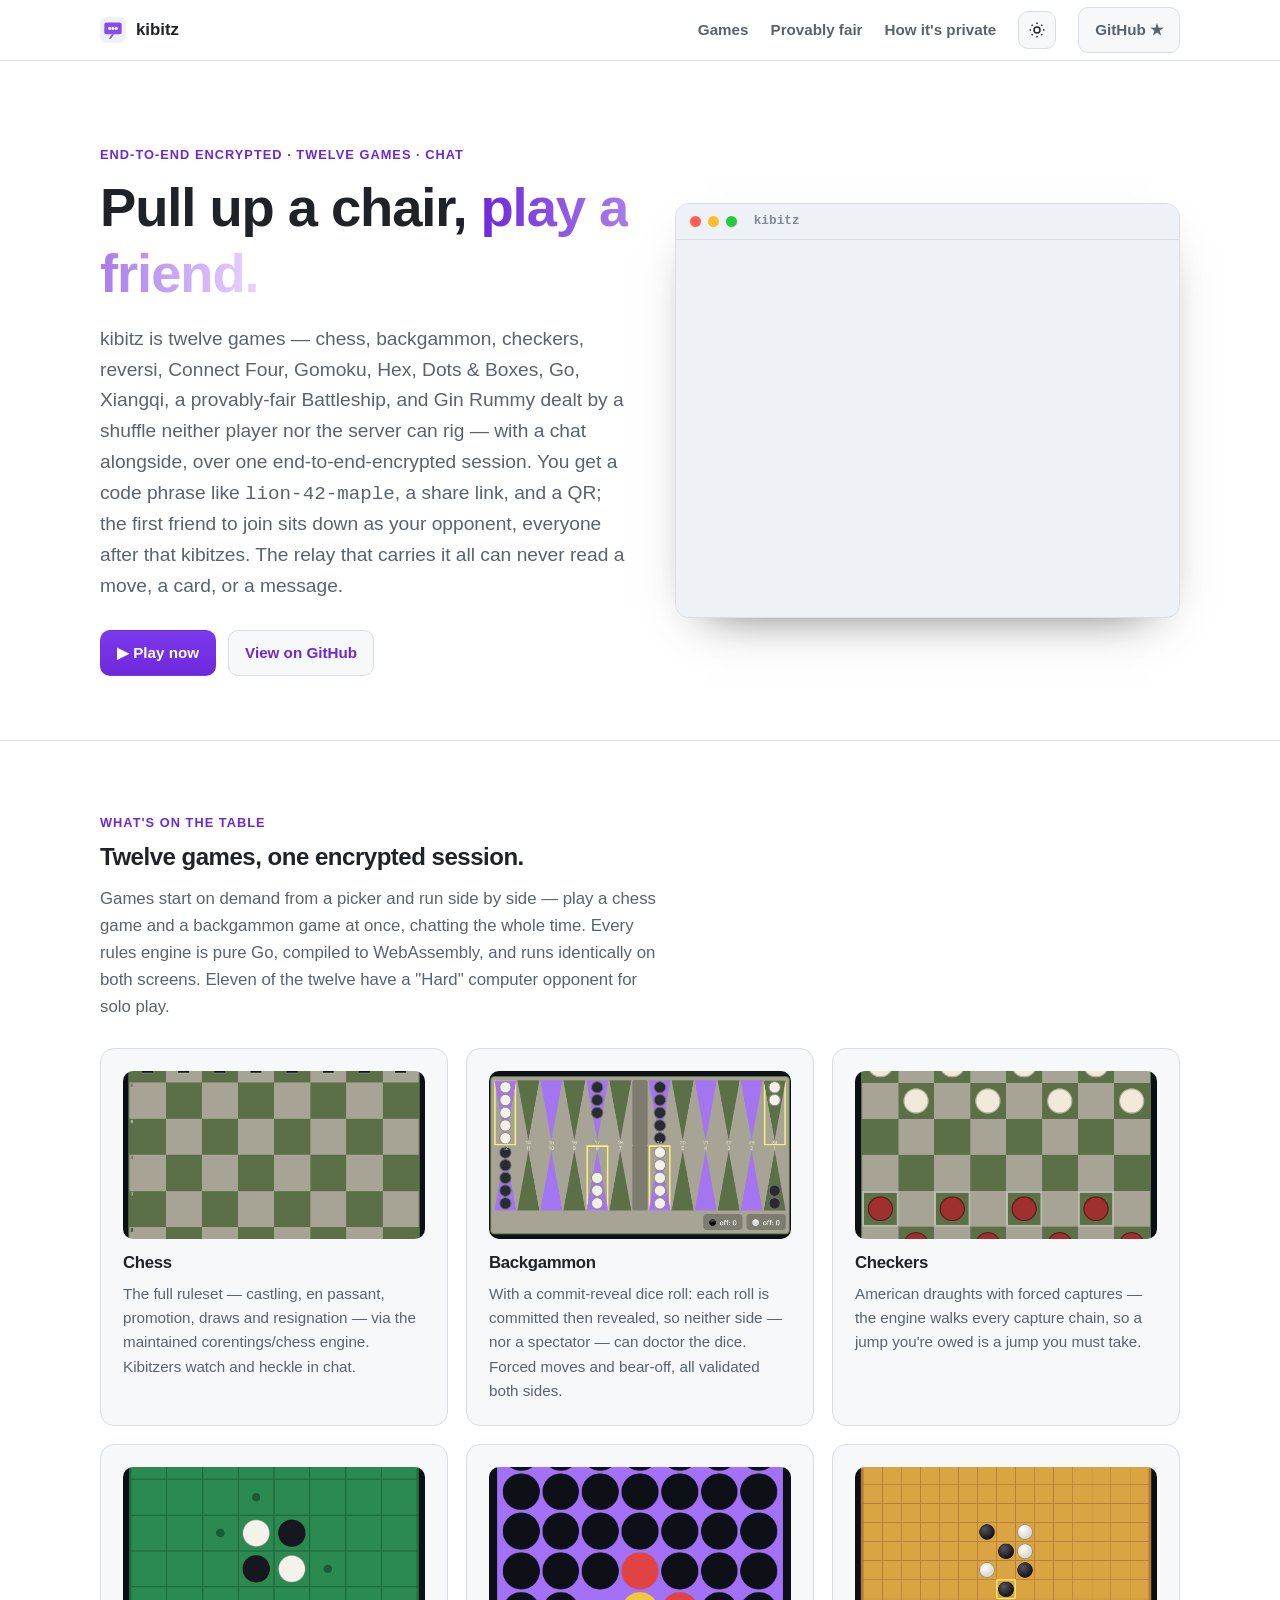
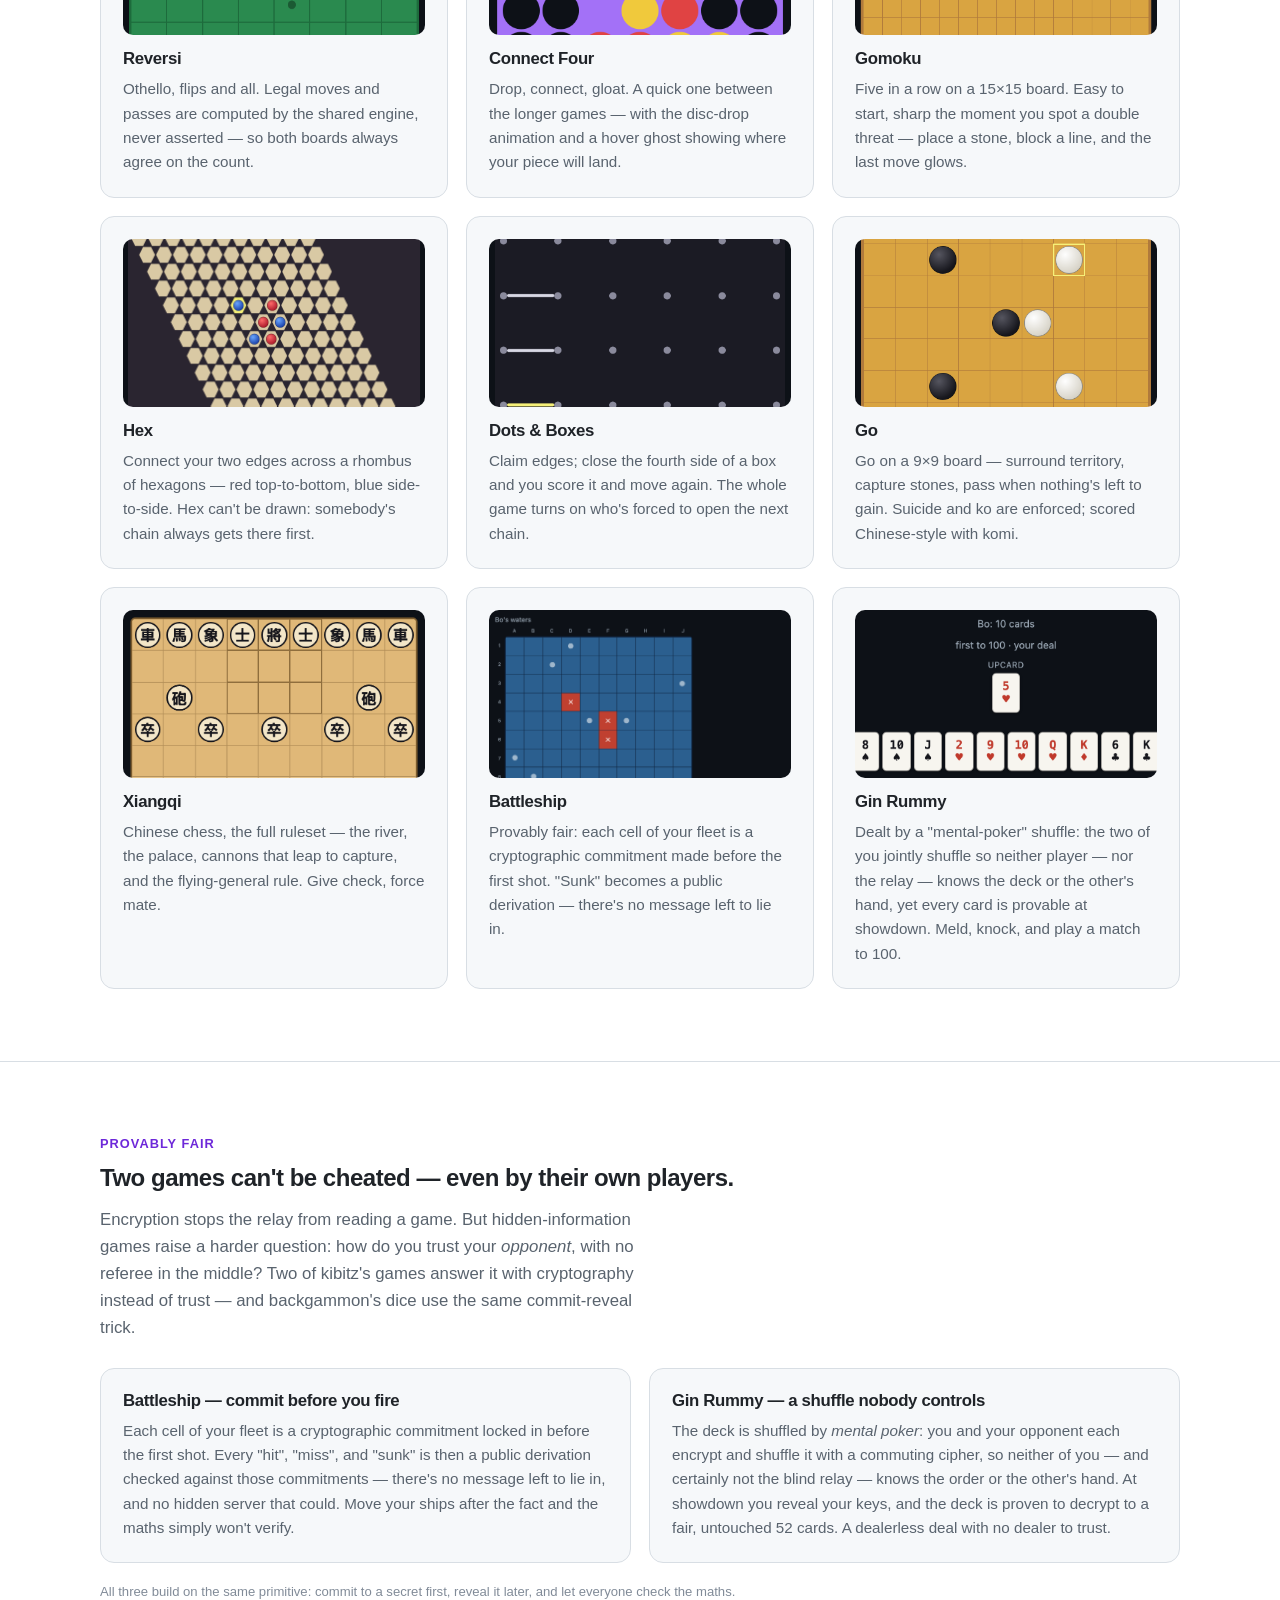
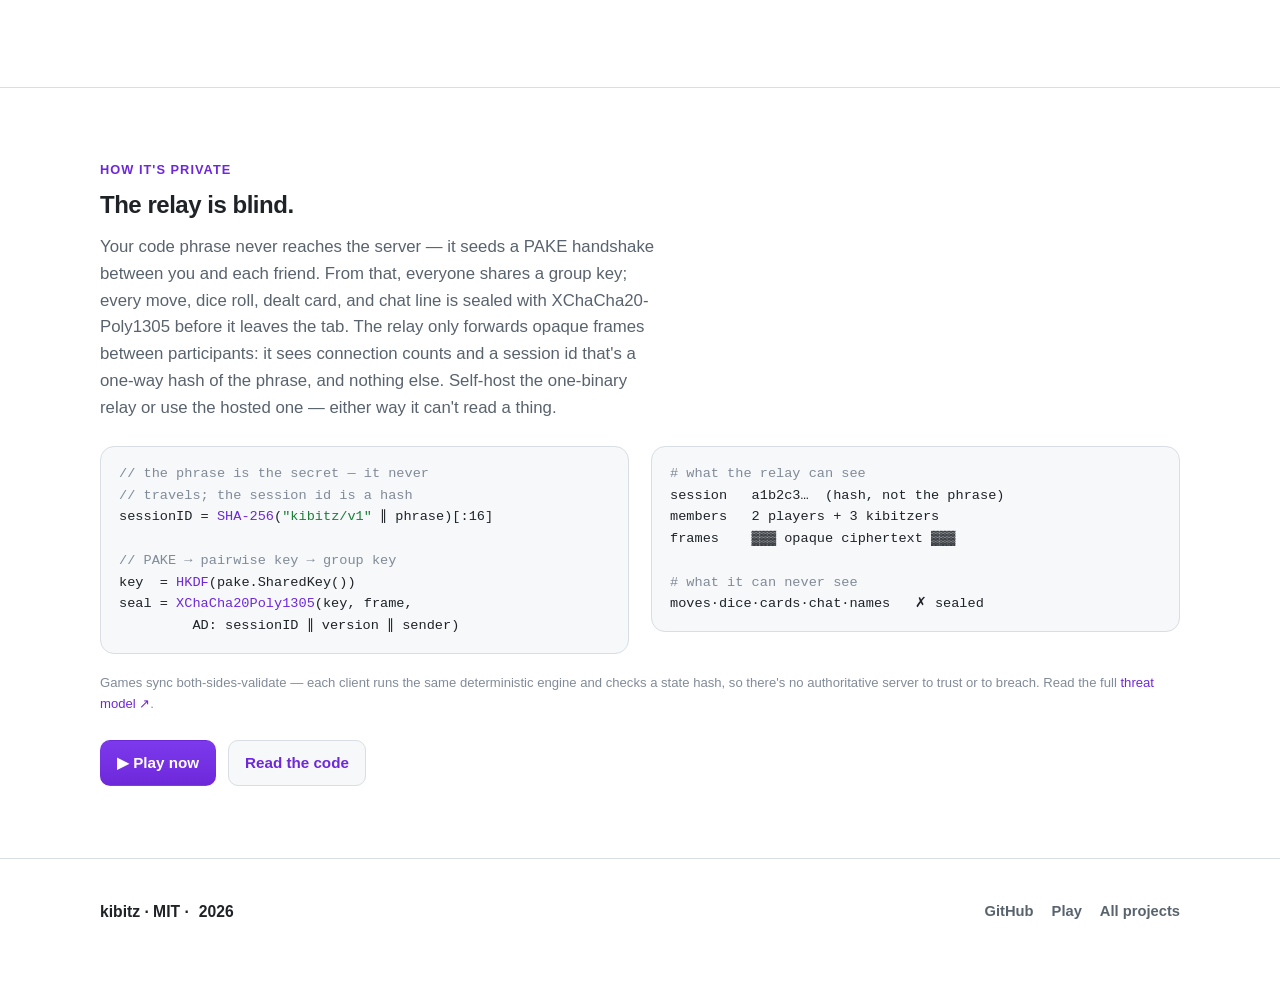
==== commit c641c4d3: "docs: refresh marketing site + README/CLAUDE to the real twelve games The GitHub Pages site (docs/) " ====
--- a/docs/index.html
+++ b/docs/index.html
@@ -4,11 +4,11 @@
 <meta charset="utf-8">
 <meta name="viewport" content="width=device-width, initial-scale=1">
 <title>kibitz — play a friend, end-to-end encrypted</title>
-<meta name="description" content="Pull up a chair. Chess, backgammon, checkers, reversi, Connect Four, and provably-fair Battleship — with chat — over one end-to-end-encrypted session. Pair with a code phrase through a relay that can never read a thing. 100% Go, WASM in your browser.">
+<meta name="description" content="Pull up a chair. Twelve games — chess, backgammon, Go, Xiangqi, a provably-fair Battleship, and Gin Rummy dealt by a shuffle nobody can rig — with chat, over one end-to-end-encrypted session. Pair with a code phrase through a relay that can never read a thing. 100% Go, WASM in your browser.">
 <meta property="og:site_name" content="Richard Wooding">
 <meta property="og:type" content="website">
 <meta property="og:title" content="kibitz — play a friend, end-to-end encrypted">
-<meta property="og:description" content="Six games and chat over one end-to-end-encrypted session, paired with a code phrase through a blind relay. 100% Go, WASM in your browser.">
+<meta property="og:description" content="Twelve games and chat over one end-to-end-encrypted session, paired with a code phrase through a blind relay. 100% Go, WASM in your browser.">
 <meta property="og:url" content="https://richardwooding.github.io/kibitz/">
 <meta property="og:image" content="https://richardwooding.github.io/kibitz/og.png">
 <meta property="og:image:width" content="1200">
@@ -16,7 +16,7 @@
 <meta property="og:image:alt" content="kibitz — play a friend, end-to-end encrypted">
 <meta name="twitter:card" content="summary_large_image">
 <meta name="twitter:title" content="kibitz — play a friend, end-to-end encrypted">
-<meta name="twitter:description" content="Six games and chat over one end-to-end-encrypted session, paired with a code phrase through a blind relay.">
+<meta name="twitter:description" content="Twelve games and chat over one end-to-end-encrypted session, paired with a code phrase through a blind relay.">
 <meta name="twitter:image" content="https://richardwooding.github.io/kibitz/og.png">
 <link rel="canonical" href="https://richardwooding.github.io/kibitz/">
 <meta name="theme-color" content="#0d1117">
@@ -96,6 +96,7 @@
     <button class="gl-nav-toggle" aria-label="Toggle navigation" data-gl-nav-toggle="nav" aria-expanded="false">☰</button>
     <nav id="nav">
       <a href="#games">Games</a>
+      <a href="#fair">Provably fair</a>
       <a href="#crypto">How it's private</a>
       <button class="gl-theme-toggle" data-gl-theme-toggle aria-label="Toggle color theme" aria-pressed="true">
         <svg class="gl-moon" viewBox="0 0 24 24" fill="none" stroke="currentColor" stroke-width="2" aria-hidden="true"><path d="M21 12.8A9 9 0 1 1 11.2 3a7 7 0 0 0 9.8 9.8z"/></svg>
@@ -110,9 +111,9 @@
 <section class="gl-hero">
   <div class="gl-wrap gl-hero-grid">
     <div>
-      <p class="gl-eyebrow">end-to-end encrypted · six games · chat</p>
+      <p class="gl-eyebrow">end-to-end encrypted · twelve games · chat</p>
       <h1>Pull up a chair, <span class="gl-grad">play a friend.</span></h1>
-      <p class="sub">kibitz is chess, backgammon, checkers, reversi, Connect Four, and provably-fair Battleship — with a chat alongside — over one end-to-end-encrypted session. You get a code phrase like <code>lion-42-maple</code>, a share link, and a QR; the first friend to join sits down as your opponent, everyone after that kibitzes. The relay that carries it all can never read a move or a message.</p>
+      <p class="sub">kibitz is twelve games — chess, backgammon, checkers, reversi, Connect Four, Gomoku, Hex, Dots &amp; Boxes, Go, Xiangqi, a provably-fair Battleship, and Gin Rummy dealt by a shuffle neither player nor the server can rig — with a chat alongside, over one end-to-end-encrypted session. You get a code phrase like <code>lion-42-maple</code>, a share link, and a QR; the first friend to join sits down as your opponent, everyone after that kibitzes. The relay that carries it all can never read a move, a card, or a message.</p>
       <div class="gl-cta">
         <a class="gl-btn primary" href="https://kibitz-play.fly.dev" target="_blank" rel="noopener">▶ Play now</a>
         <a class="gl-btn ghost" href="https://github.com/richardwooding/kibitz">View on GitHub</a>
@@ -138,8 +139,8 @@
 <section id="games" class="gl-section">
   <div class="gl-wrap">
     <p class="gl-eyebrow">what's on the table</p>
-    <h2>Six games, one encrypted session.</h2>
-    <p class="gl-lede" style="margin-top:14px">Games start on demand from a picker and run side by side — play a chess game and a backgammon game at once, chatting the whole time. Every rules engine is pure Go, compiled to WebAssembly, and runs identically on both screens.</p>
+    <h2>Twelve games, one encrypted session.</h2>
+    <p class="gl-lede" style="margin-top:14px">Games start on demand from a picker and run side by side — play a chess game and a backgammon game at once, chatting the whole time. Every rules engine is pure Go, compiled to WebAssembly, and runs identically on both screens. Eleven of the twelve have a "Hard" computer opponent for solo play.</p>
     <div class="gl-grid feat" style="margin-top:28px">
       <div class="gl-card">
         <img class="game-shot" src="shots/chess.png" alt="A chess game in the kibitz app" loading="lazy" width="544" height="544">
@@ -167,11 +168,60 @@
         <p>Drop, connect, gloat. A quick one between the longer games — with the disc-drop animation and a hover ghost showing where your piece will land.</p>
       </div>
       <div class="gl-card">
+        <img class="game-shot" src="shots/gomoku.png" alt="A Gomoku game in the kibitz app" loading="lazy" width="512" height="512">
+        <h3>Gomoku</h3>
+        <p>Five in a row on a 15×15 board. Easy to start, sharp the moment you spot a double threat — place a stone, block a line, and the last move glows.</p>
+      </div>
+      <div class="gl-card">
+        <img class="game-shot" src="shots/hex.png" alt="A Hex game in the kibitz app" loading="lazy" width="588" height="390">
+        <h3>Hex</h3>
+        <p>Connect your two edges across a rhombus of hexagons — red top-to-bottom, blue side-to-side. Hex can't be drawn: somebody's chain always gets there first.</p>
+      </div>
+      <div class="gl-card">
+        <img class="game-shot" src="shots/dots.png" alt="A Dots and Boxes game in the kibitz app" loading="lazy" width="480" height="480">
+        <h3>Dots &amp; Boxes</h3>
+        <p>Claim edges; close the fourth side of a box and you score it and move again. The whole game turns on who's forced to open the next chain.</p>
+      </div>
+      <div class="gl-card">
+        <img class="game-shot" src="shots/weiqi.png" alt="A game of Go in the kibitz app" loading="lazy" width="480" height="480">
+        <h3>Go</h3>
+        <p>Go on a 9×9 board — surround territory, capture stones, pass when nothing's left to gain. Suicide and ko are enforced; scored Chinese-style with komi.</p>
+      </div>
+      <div class="gl-card">
+        <img class="game-shot tall" src="shots/xiangqi.png" alt="A Xiangqi (Chinese chess) game in the kibitz app" loading="lazy" width="384" height="427">
+        <h3>Xiangqi</h3>
+        <p>Chinese chess, the full ruleset — the river, the palace, cannons that leap to capture, and the flying-general rule. Give check, force mate.</p>
+      </div>
+      <div class="gl-card">
         <img class="game-shot tall" src="shots/battleship.png" alt="A Battleship game in the kibitz app, showing hits and misses" loading="lazy" width="588" height="916">
         <h3>Battleship</h3>
-        <p>Provably fair: each cell of your fleet is a cryptographic commitment made before the first shot. "Sunk" becomes a public derivation — there's no message left to lie in. No hidden server; nobody cheats.</p>
-      </div>
-    </div>
+        <p>Provably fair: each cell of your fleet is a cryptographic commitment made before the first shot. "Sunk" becomes a public derivation — there's no message left to lie in.</p>
+      </div>
+      <div class="gl-card">
+        <img class="game-shot" src="shots/gin.png" alt="A Gin Rummy hand in the kibitz app" loading="lazy" width="588" height="209">
+        <h3>Gin Rummy</h3>
+        <p>Dealt by a "mental-poker" shuffle: the two of you jointly shuffle so neither player — nor the relay — knows the deck or the other's hand, yet every card is provable at showdown. Meld, knock, and play a match to 100.</p>
+      </div>
+    </div>
+  </div>
+</section>
+
+<section id="fair" class="gl-section">
+  <div class="gl-wrap">
+    <p class="gl-eyebrow">provably fair</p>
+    <h2>Two games can't be cheated — even by their own players.</h2>
+    <p class="gl-lede" style="margin-top:14px">Encryption stops the relay from reading a game. But hidden-information games raise a harder question: how do you trust your <em>opponent</em>, with no referee in the middle? Two of kibitz's games answer it with cryptography instead of trust — and backgammon's dice use the same commit-reveal trick.</p>
+    <div class="gl-grid two" style="margin-top:26px">
+      <div class="gl-card">
+        <h3>Battleship — commit before you fire</h3>
+        <p>Each cell of your fleet is a cryptographic commitment locked in before the first shot. Every "hit", "miss", and "sunk" is then a public derivation checked against those commitments — there's no message left to lie in, and no hidden server that could. Move your ships after the fact and the maths simply won't verify.</p>
+      </div>
+      <div class="gl-card">
+        <h3>Gin Rummy — a shuffle nobody controls</h3>
+        <p>The deck is shuffled by <em>mental poker</em>: you and your opponent each encrypt and shuffle it with a commuting cipher, so neither of you — and certainly not the blind relay — knows the order or the other's hand. At showdown you reveal your keys, and the deck is proven to decrypt to a fair, untouched 52 cards. A dealerless deal with no dealer to trust.</p>
+      </div>
+    </div>
+    <p class="gl-hint" style="margin-top:18px">All three build on the same primitive: commit to a secret first, reveal it later, and let everyone check the maths.</p>
   </div>
 </section>
 
@@ -179,7 +229,7 @@
   <div class="gl-wrap">
     <p class="gl-eyebrow">how it's private</p>
     <h2>The relay is blind.</h2>
-    <p class="gl-lede" style="margin-top:14px">Your code phrase never reaches the server — it seeds a PAKE handshake between you and each friend. From that, everyone shares a group key; every move, dice roll, and chat line is sealed with XChaCha20-Poly1305 before it leaves the tab. The relay only forwards opaque frames between participants: it sees connection counts and a session id that's a one-way hash of the phrase, and nothing else. Self-host the one-binary relay or use the hosted one — either way it can't read a thing.</p>
+    <p class="gl-lede" style="margin-top:14px">Your code phrase never reaches the server — it seeds a PAKE handshake between you and each friend. From that, everyone shares a group key; every move, dice roll, dealt card, and chat line is sealed with XChaCha20-Poly1305 before it leaves the tab. The relay only forwards opaque frames between participants: it sees connection counts and a session id that's a one-way hash of the phrase, and nothing else. Self-host the one-binary relay or use the hosted one — either way it can't read a thing.</p>
     <div class="gl-split" style="margin-top:24px">
       <pre class="gl-code"><span class="c">// the phrase is the secret — it never</span>
 <span class="c">// travels; the session id is a hash</span>
@@ -195,7 +245,7 @@
 frames    <span class="loc">▓▓▓ opaque ciphertext ▓▓▓</span>
 
 <span class="c"># what it can never see</span>
-moves · dice · chat · names   <span class="warn">✗ sealed</span></pre>
+moves·dice·cards·chat·names   <span class="warn">✗ sealed</span></pre>
     </div>
     <p class="gl-hint" style="margin-top:18px">Games sync both-sides-validate — each client runs the same deterministic engine and checks a state hash, so there's no authoritative server to trust or to breach. Read the full <a href="https://github.com/richardwooding/kibitz/blob/main/docs/THREAT-MODEL.md">threat model ↗</a>.</p>
     <div class="gl-cta" style="margin-top:26px">
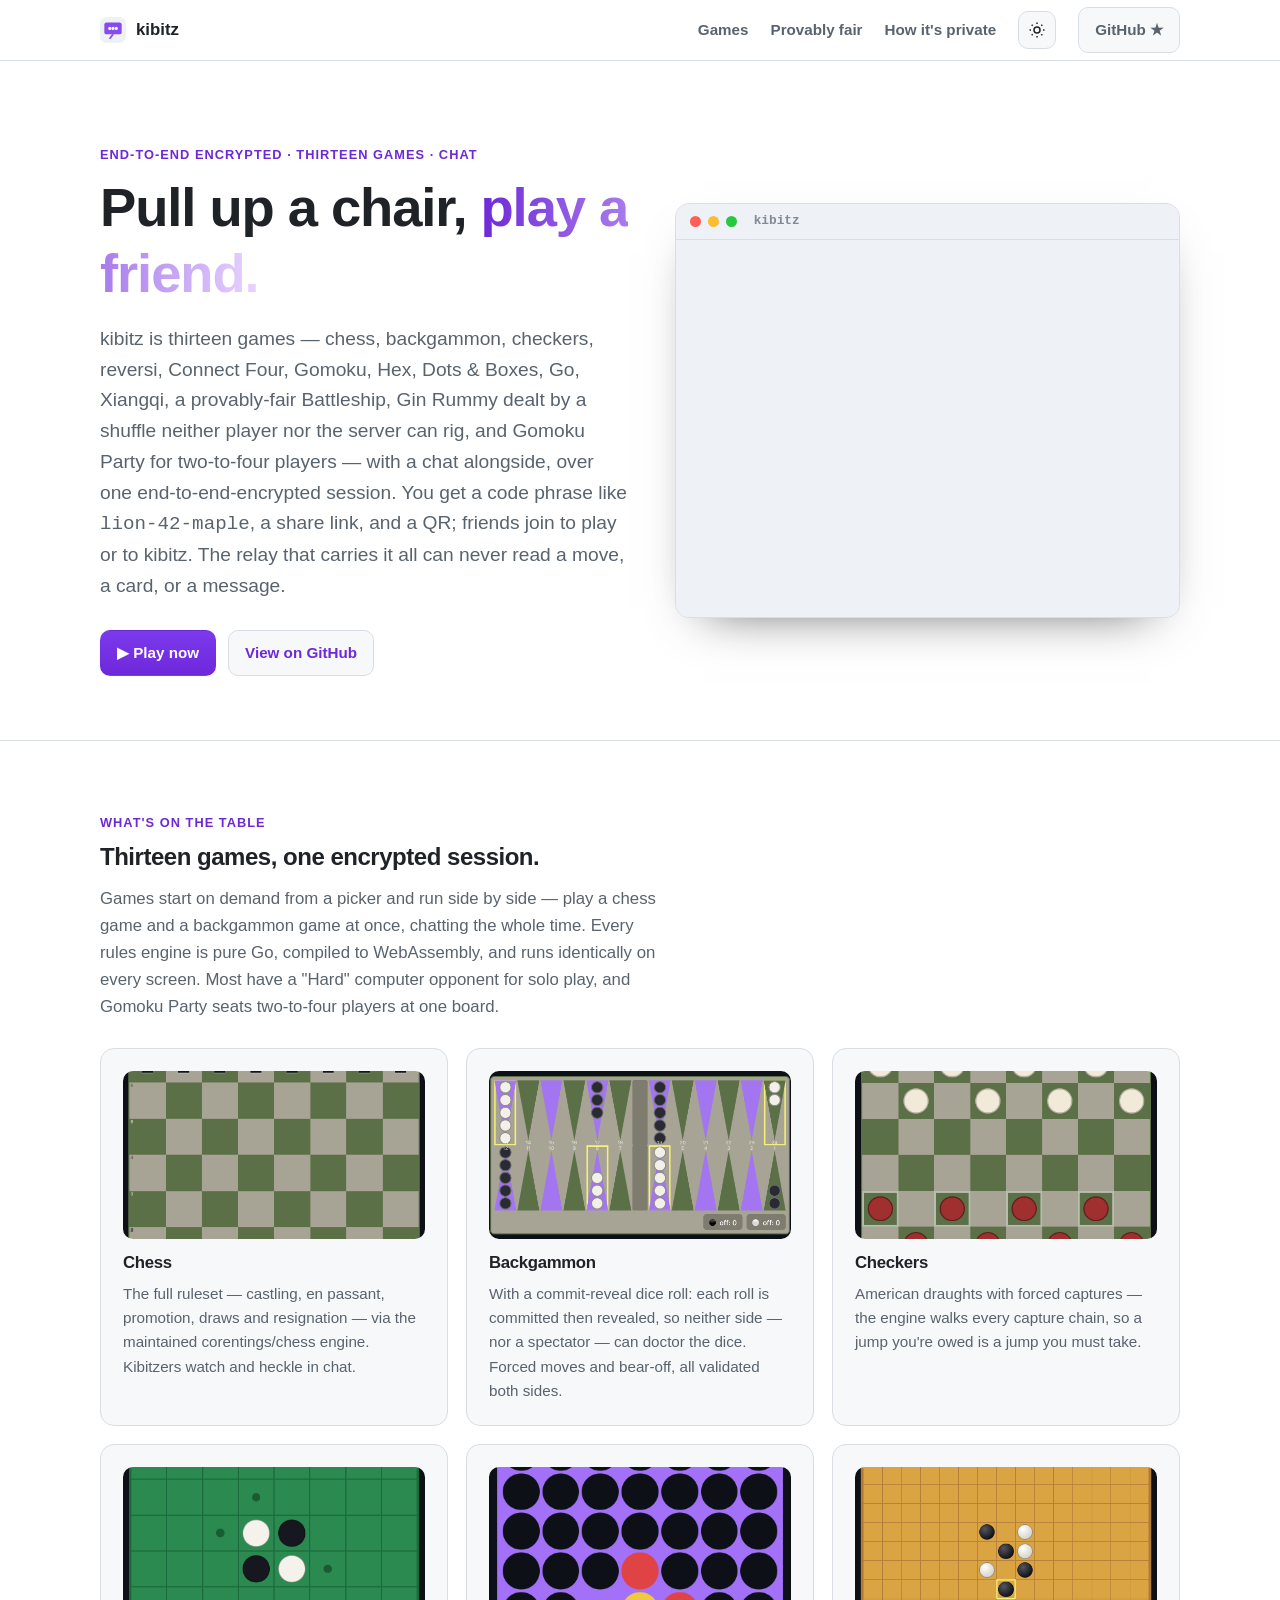
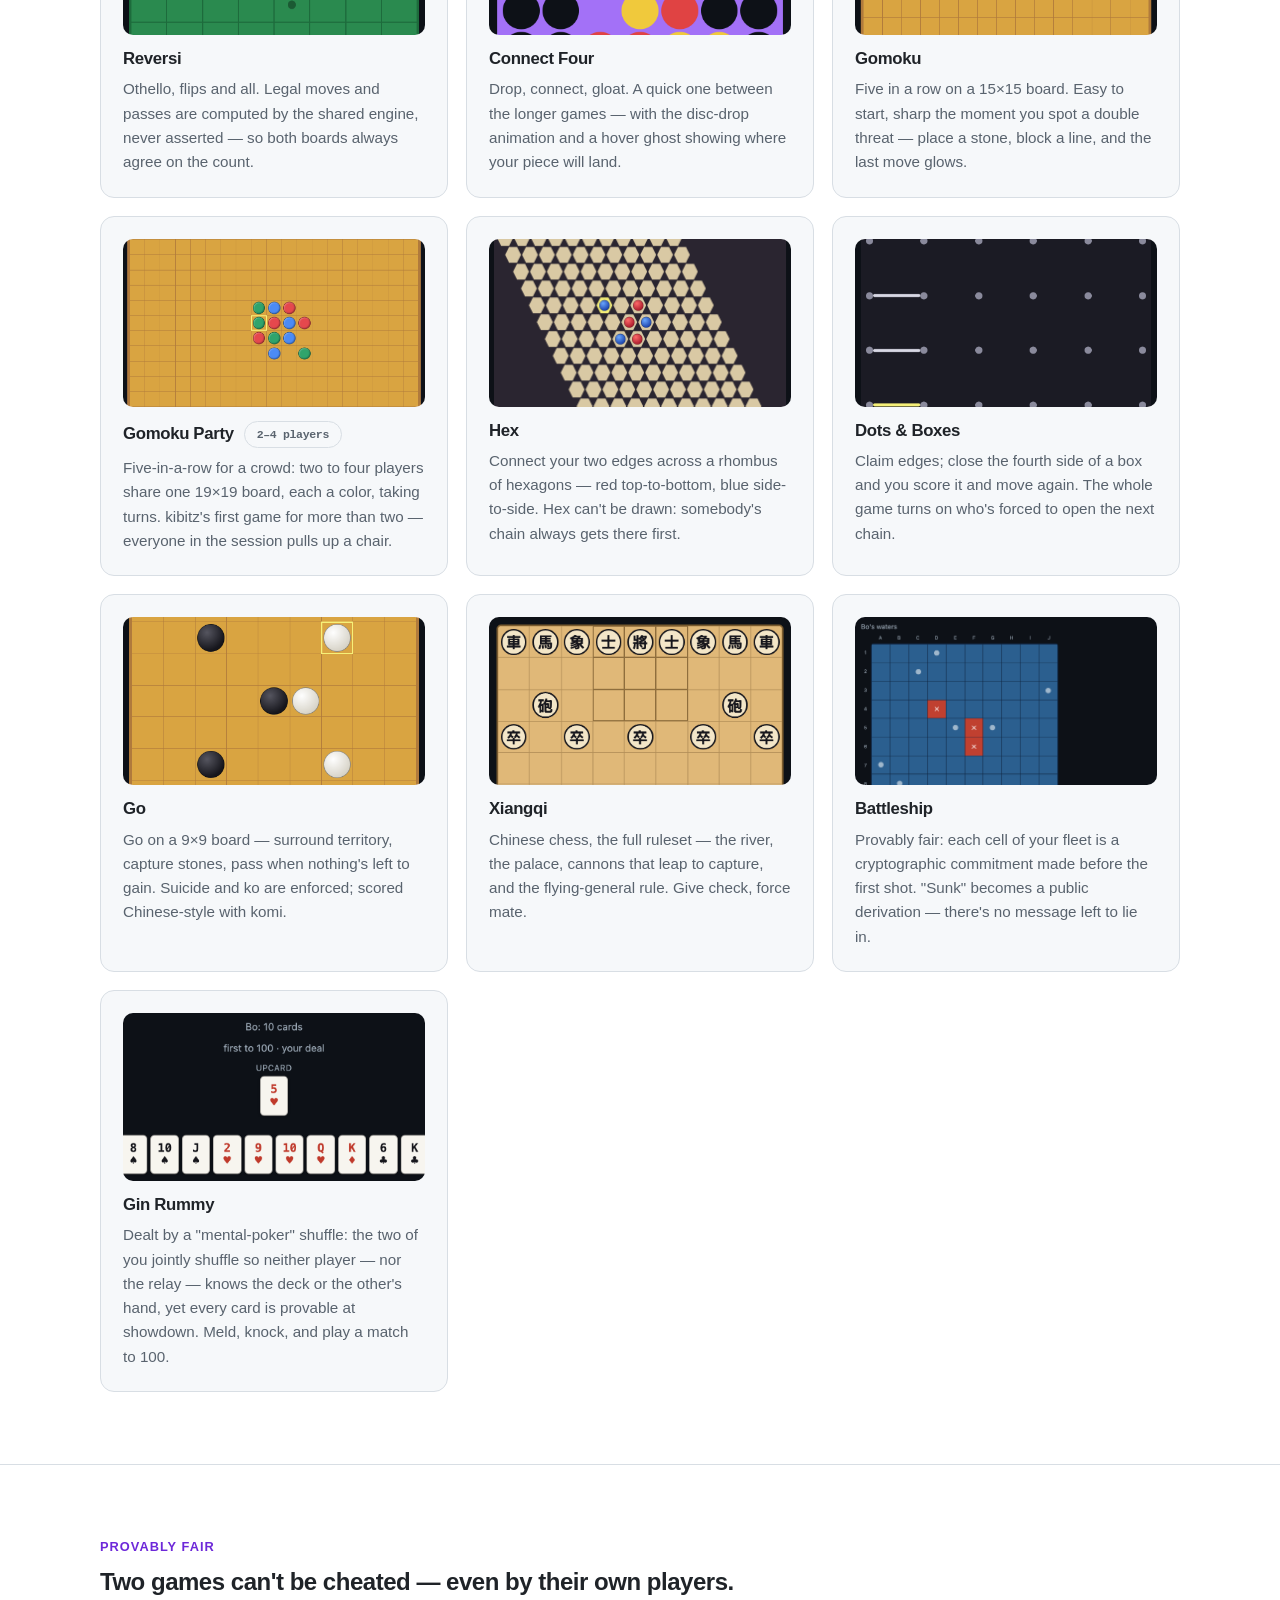
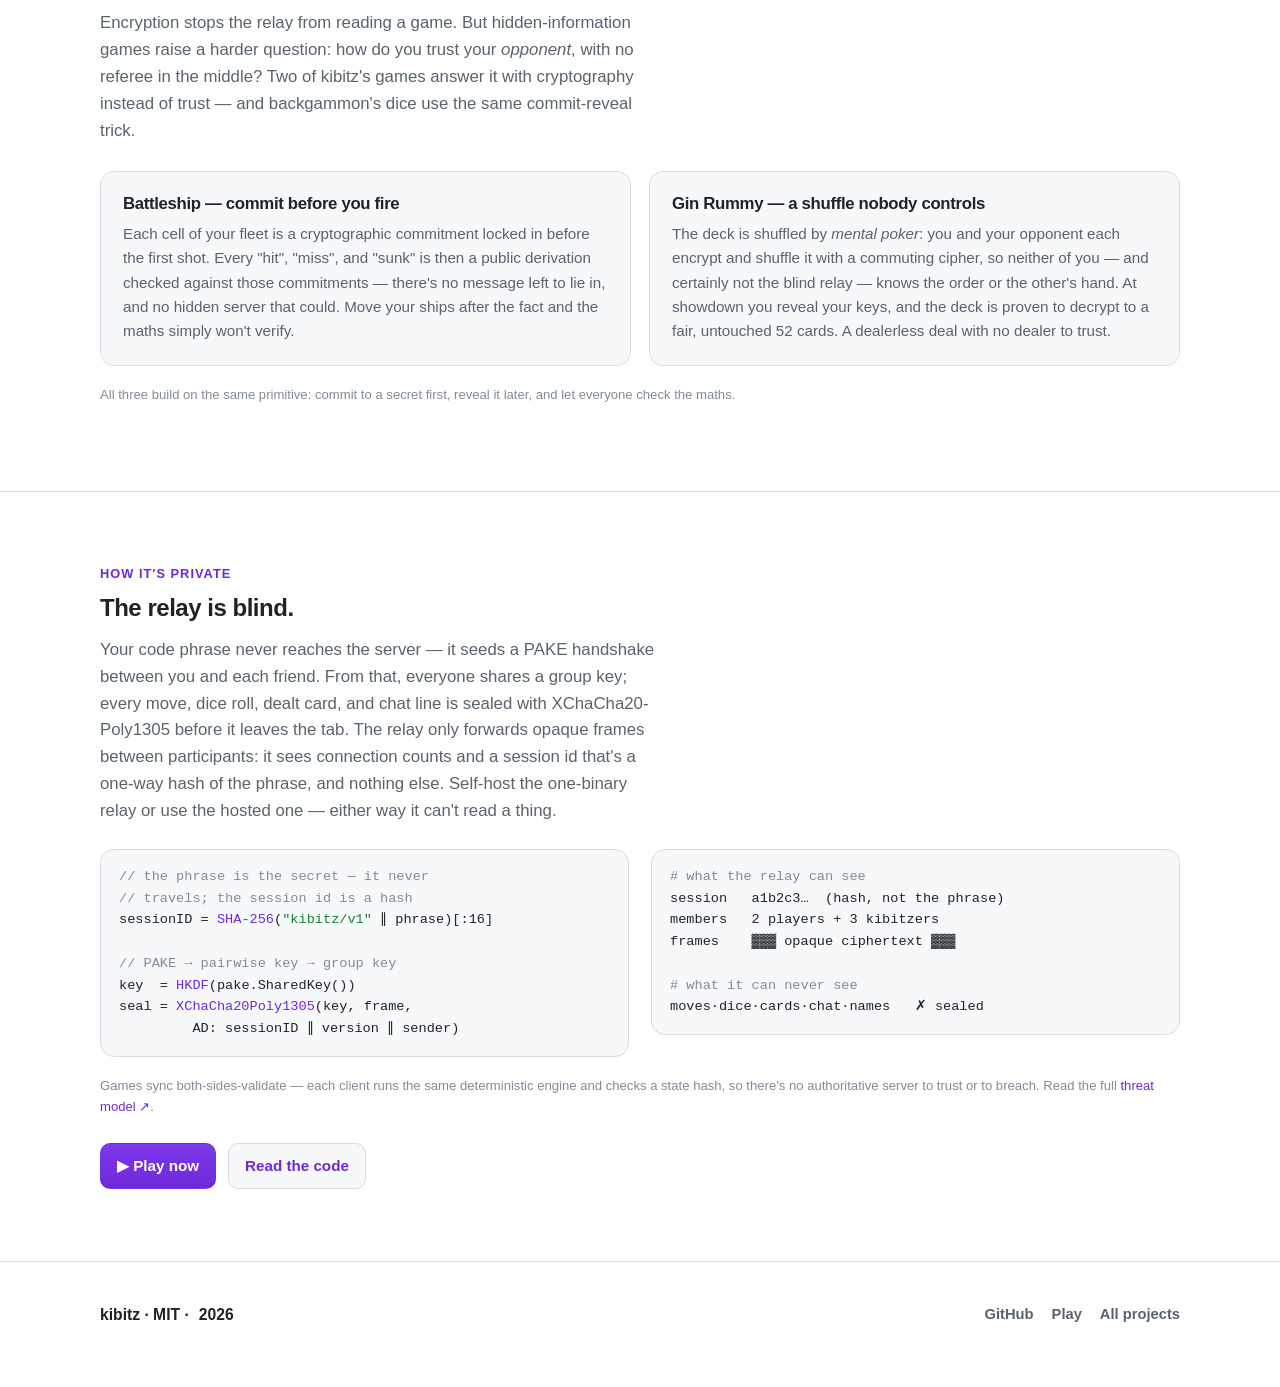
==== commit 70c538d1: "docs: add Gomoku Party (13th game) to the marketing site The site advertised twelve games; v0.26.0 s" ====
--- a/docs/index.html
+++ b/docs/index.html
@@ -4,11 +4,11 @@
 <meta charset="utf-8">
 <meta name="viewport" content="width=device-width, initial-scale=1">
 <title>kibitz — play a friend, end-to-end encrypted</title>
-<meta name="description" content="Pull up a chair. Twelve games — chess, backgammon, Go, Xiangqi, a provably-fair Battleship, and Gin Rummy dealt by a shuffle nobody can rig — with chat, over one end-to-end-encrypted session. Pair with a code phrase through a relay that can never read a thing. 100% Go, WASM in your browser.">
+<meta name="description" content="Pull up a chair. Thirteen games — chess, backgammon, Go, Xiangqi, a provably-fair Battleship, Gin Rummy dealt by a shuffle nobody can rig, and Gomoku Party for two-to-four players — with chat, over one end-to-end-encrypted session. Pair with a code phrase through a relay that can never read a thing. 100% Go, WASM in your browser.">
 <meta property="og:site_name" content="Richard Wooding">
 <meta property="og:type" content="website">
 <meta property="og:title" content="kibitz — play a friend, end-to-end encrypted">
-<meta property="og:description" content="Twelve games and chat over one end-to-end-encrypted session, paired with a code phrase through a blind relay. 100% Go, WASM in your browser.">
+<meta property="og:description" content="Thirteen games and chat over one end-to-end-encrypted session, paired with a code phrase through a blind relay. 100% Go, WASM in your browser.">
 <meta property="og:url" content="https://richardwooding.github.io/kibitz/">
 <meta property="og:image" content="https://richardwooding.github.io/kibitz/og.png">
 <meta property="og:image:width" content="1200">
@@ -16,7 +16,7 @@
 <meta property="og:image:alt" content="kibitz — play a friend, end-to-end encrypted">
 <meta name="twitter:card" content="summary_large_image">
 <meta name="twitter:title" content="kibitz — play a friend, end-to-end encrypted">
-<meta name="twitter:description" content="Twelve games and chat over one end-to-end-encrypted session, paired with a code phrase through a blind relay.">
+<meta name="twitter:description" content="Thirteen games and chat over one end-to-end-encrypted session, paired with a code phrase through a blind relay.">
 <meta name="twitter:image" content="https://richardwooding.github.io/kibitz/og.png">
 <link rel="canonical" href="https://richardwooding.github.io/kibitz/">
 <meta name="theme-color" content="#0d1117">
@@ -111,9 +111,9 @@
 <section class="gl-hero">
   <div class="gl-wrap gl-hero-grid">
     <div>
-      <p class="gl-eyebrow">end-to-end encrypted · twelve games · chat</p>
+      <p class="gl-eyebrow">end-to-end encrypted · thirteen games · chat</p>
       <h1>Pull up a chair, <span class="gl-grad">play a friend.</span></h1>
-      <p class="sub">kibitz is twelve games — chess, backgammon, checkers, reversi, Connect Four, Gomoku, Hex, Dots &amp; Boxes, Go, Xiangqi, a provably-fair Battleship, and Gin Rummy dealt by a shuffle neither player nor the server can rig — with a chat alongside, over one end-to-end-encrypted session. You get a code phrase like <code>lion-42-maple</code>, a share link, and a QR; the first friend to join sits down as your opponent, everyone after that kibitzes. The relay that carries it all can never read a move, a card, or a message.</p>
+      <p class="sub">kibitz is thirteen games — chess, backgammon, checkers, reversi, Connect Four, Gomoku, Hex, Dots &amp; Boxes, Go, Xiangqi, a provably-fair Battleship, Gin Rummy dealt by a shuffle neither player nor the server can rig, and Gomoku Party for two-to-four players — with a chat alongside, over one end-to-end-encrypted session. You get a code phrase like <code>lion-42-maple</code>, a share link, and a QR; friends join to play or to kibitz. The relay that carries it all can never read a move, a card, or a message.</p>
       <div class="gl-cta">
         <a class="gl-btn primary" href="https://kibitz-play.fly.dev" target="_blank" rel="noopener">▶ Play now</a>
         <a class="gl-btn ghost" href="https://github.com/richardwooding/kibitz">View on GitHub</a>
@@ -139,8 +139,8 @@
 <section id="games" class="gl-section">
   <div class="gl-wrap">
     <p class="gl-eyebrow">what's on the table</p>
-    <h2>Twelve games, one encrypted session.</h2>
-    <p class="gl-lede" style="margin-top:14px">Games start on demand from a picker and run side by side — play a chess game and a backgammon game at once, chatting the whole time. Every rules engine is pure Go, compiled to WebAssembly, and runs identically on both screens. Eleven of the twelve have a "Hard" computer opponent for solo play.</p>
+    <h2>Thirteen games, one encrypted session.</h2>
+    <p class="gl-lede" style="margin-top:14px">Games start on demand from a picker and run side by side — play a chess game and a backgammon game at once, chatting the whole time. Every rules engine is pure Go, compiled to WebAssembly, and runs identically on every screen. Most have a "Hard" computer opponent for solo play, and Gomoku Party seats two-to-four players at one board.</p>
     <div class="gl-grid feat" style="margin-top:28px">
       <div class="gl-card">
         <img class="game-shot" src="shots/chess.png" alt="A chess game in the kibitz app" loading="lazy" width="544" height="544">
@@ -171,6 +171,11 @@
         <img class="game-shot" src="shots/gomoku.png" alt="A Gomoku game in the kibitz app" loading="lazy" width="512" height="512">
         <h3>Gomoku</h3>
         <p>Five in a row on a 15×15 board. Easy to start, sharp the moment you spot a double threat — place a stone, block a line, and the last move glows.</p>
+      </div>
+      <div class="gl-card">
+        <img class="game-shot" src="shots/gomokup.png" alt="A three-player Gomoku Party game in the kibitz app" loading="lazy" width="544" height="544">
+        <h3>Gomoku Party <span class="gl-lang" style="vertical-align:middle">2–4 players</span></h3>
+        <p>Five-in-a-row for a crowd: two to four players share one 19×19 board, each a color, taking turns. kibitz's first game for more than two — everyone in the session pulls up a chair.</p>
       </div>
       <div class="gl-card">
         <img class="game-shot" src="shots/hex.png" alt="A Hex game in the kibitz app" loading="lazy" width="588" height="390">
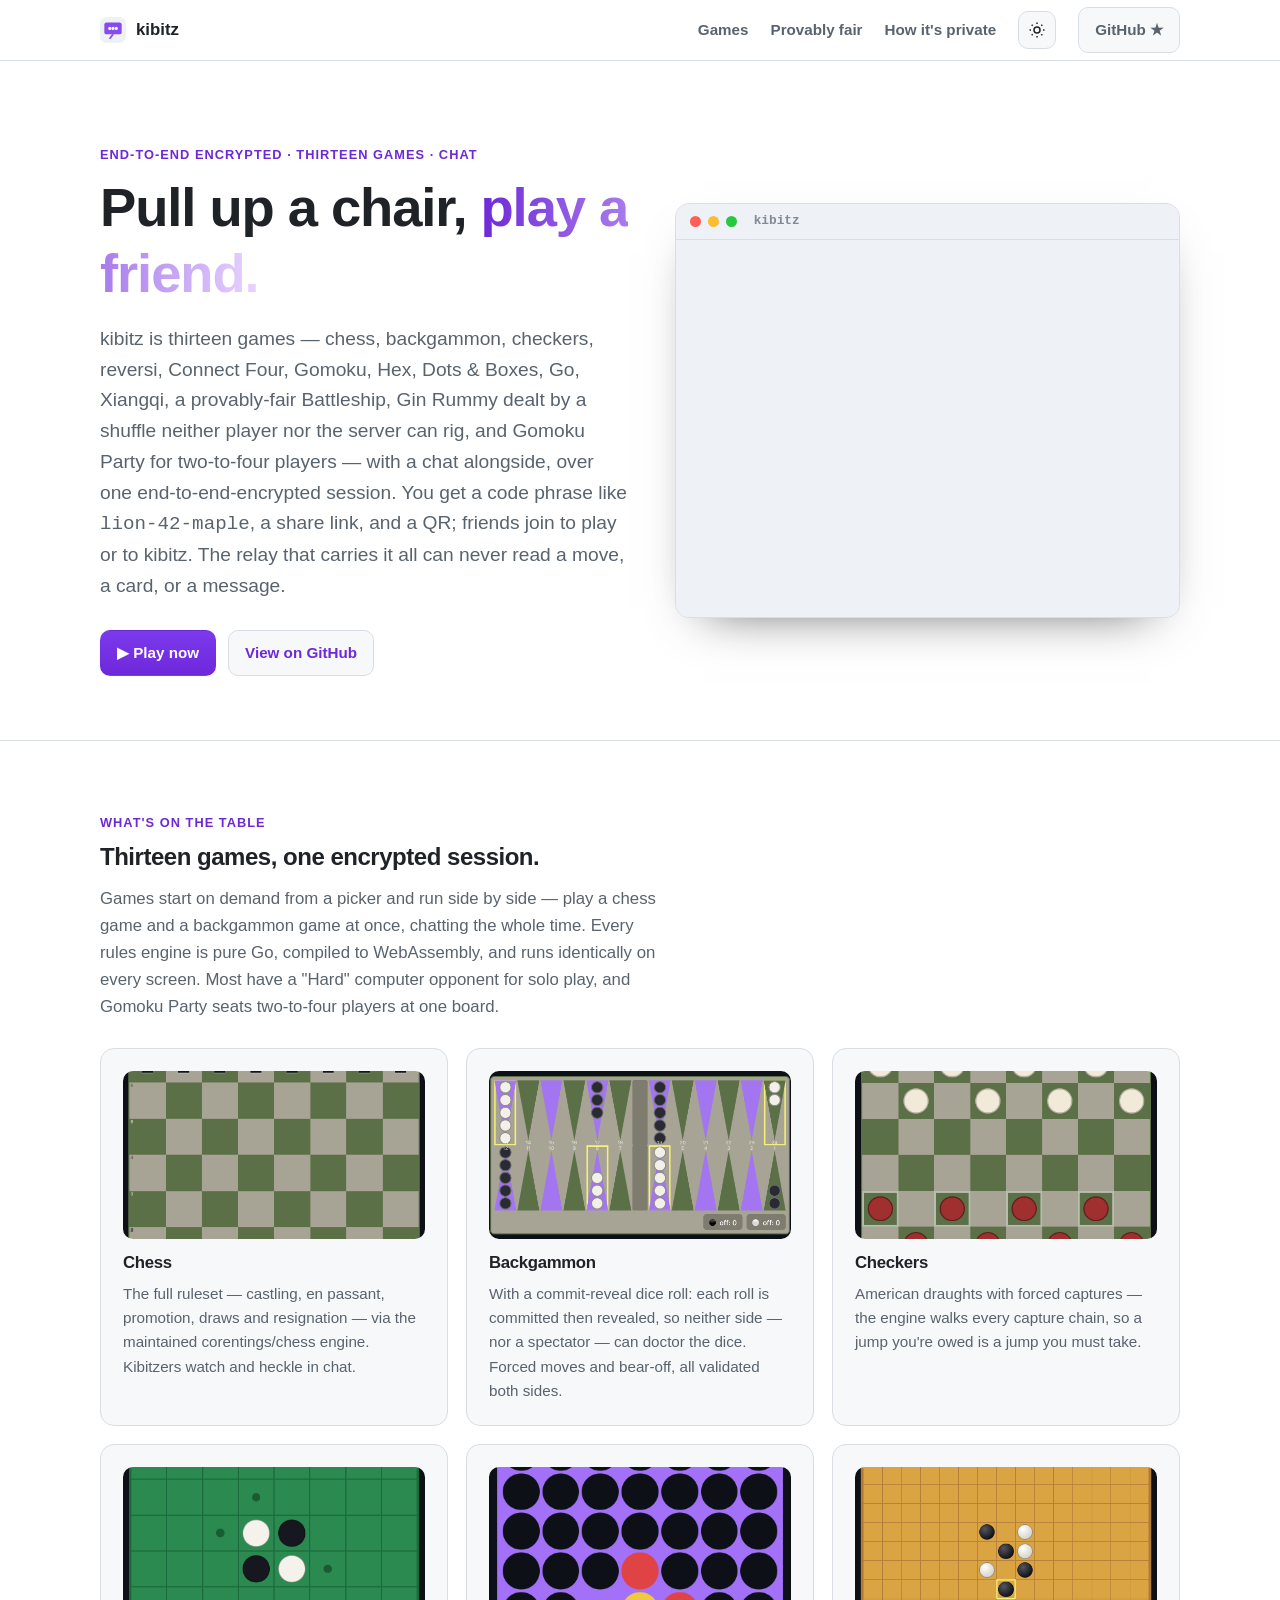
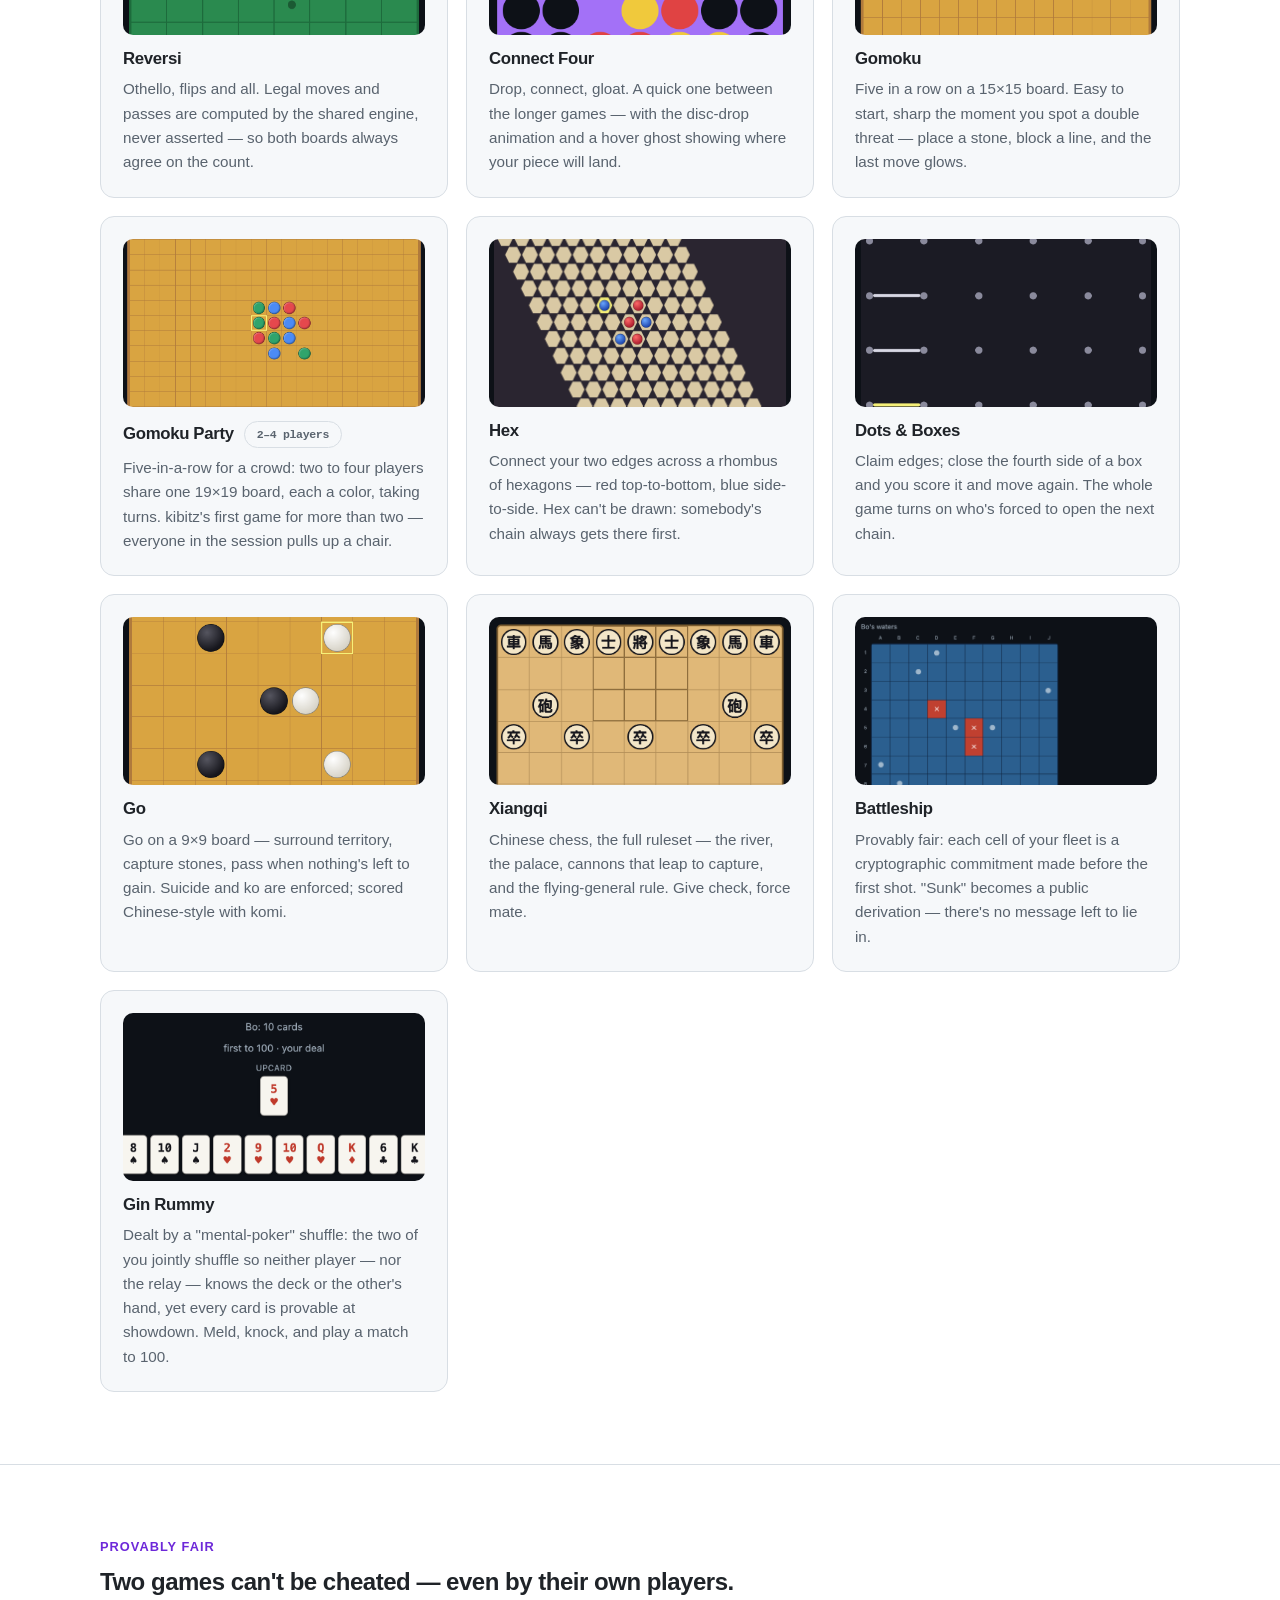
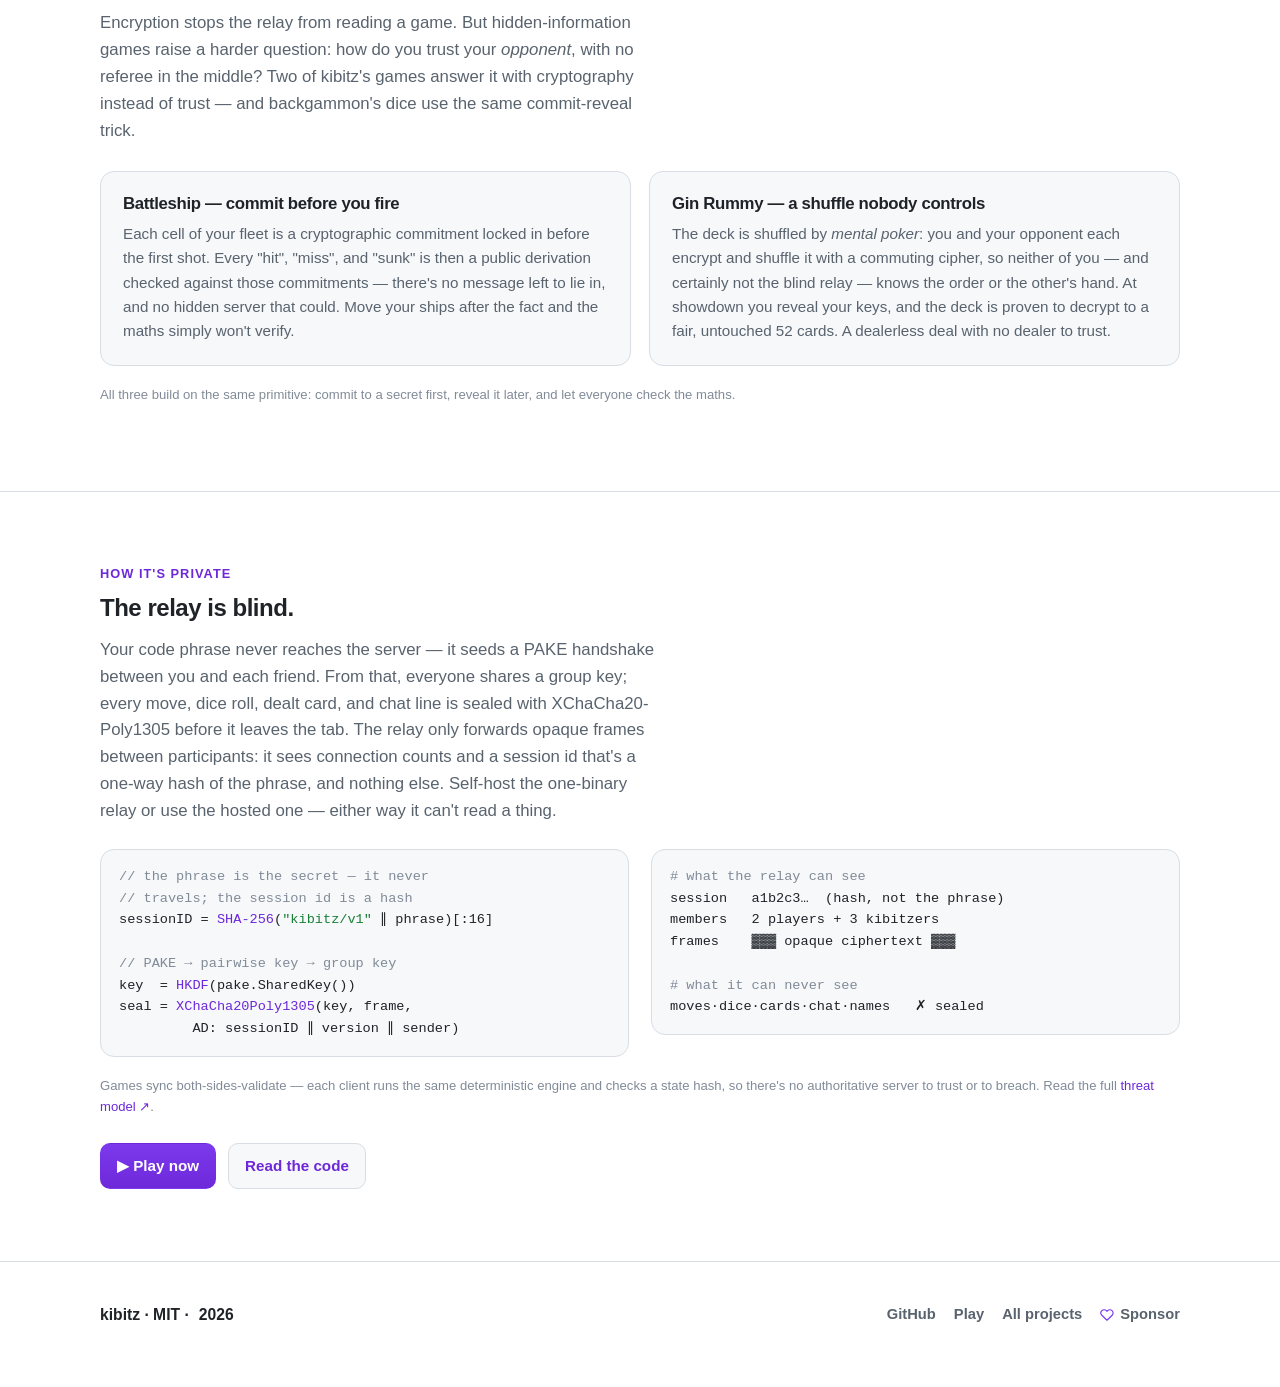
==== commit 39ccee7f: "feat: ask for sponsorship, in the two places people read The .github default FUNDING.yml already put" ====
--- a/docs/index.html
+++ b/docs/index.html
@@ -268,6 +268,10 @@
       <a href="https://github.com/richardwooding/kibitz">GitHub</a>
       <a href="https://kibitz-play.fly.dev">Play</a>
       <a href="https://richardwooding.github.io/">All projects</a>
+      <a class="gl-sponsor" href="https://github.com/sponsors/richardwooding">
+        <svg viewBox="0 0 24 24" fill="none" stroke="currentColor" stroke-width="2" stroke-linecap="round" stroke-linejoin="round" aria-hidden="true"><path d="M20.8 4.6a5.5 5.5 0 0 0-7.8 0L12 5.7l-1-1.1a5.5 5.5 0 0 0-7.8 7.8L12 21l8.8-8.6a5.5 5.5 0 0 0 0-7.8z"/></svg>
+        Sponsor
+      </a>
     </nav>
   </div>
 </footer>
--- a/docs/gloam.css
+++ b/docs/gloam.css
@@ -208,14 +208,22 @@
 .gl-code .c { color: var(--gl-faint); }
 .gl-code .k { color: var(--gl-accent-2); }
 .gl-code .s { color: var(--gl-green); }
+/* ---- shrinking inside grid/flex ----
+   A grid or flex item's automatic minimum size is its min-content, so an item
+   holding a wide code block or a nowrap <code> refuses to shrink and pushes the
+   whole page sideways on a phone — an inner overflow-x:auto cannot save it,
+   because the item never gets narrow enough to scroll. Every such item needs an
+   explicit min-width:0, and where the scroller is a child of the item BOTH need
+   it: setting it on only one has no effect. */
 .gl-split { display: grid; grid-template-columns: 1fr 1fr; gap: 22px; align-items: start; }
+.gl-split > * { min-width: 0; }
 @media (max-width: 760px) { .gl-split { grid-template-columns: 1fr; } }
 
 /* ---- install snippets ---- */
 .gl-install { display: grid; gap: 14px; max-width: 760px; }
-.gl-snip { display: flex; align-items: center; gap: 12px; background: var(--gl-panel); border: 1px solid var(--gl-border); border-radius: 12px; padding: 6px 6px 6px 16px; }
+.gl-snip { display: flex; align-items: center; gap: 12px; min-width: 0; background: var(--gl-panel); border: 1px solid var(--gl-border); border-radius: 12px; padding: 6px 6px 6px 16px; }
 .gl-snip .lbl { font: 700 .72rem/1 var(--gl-mono); color: var(--gl-accent-2); text-transform: uppercase; letter-spacing: .05em; flex: none; width: 74px; }
-.gl-snip code { flex: 1; overflow-x: auto; white-space: nowrap; color: var(--gl-fg); font-size: .88rem; padding: 8px 0; }
+.gl-snip code { flex: 1; min-width: 0; overflow-x: auto; white-space: nowrap; color: var(--gl-fg); font-size: .88rem; padding: 8px 0; }
 .gl-copy { flex: none; background: var(--gl-panel-2); color: var(--gl-muted); border: 1px solid var(--gl-border); border-radius: 8px; padding: 8px 12px; font: 700 .78rem/1 var(--gl-sans); cursor: pointer; }
 .gl-copy:hover { color: var(--gl-fg); border-color: var(--gl-accent); }
 .gl-copy.done { color: var(--gl-green); border-color: var(--gl-green); }
@@ -226,6 +234,19 @@
 .gl-footer a { color: var(--gl-muted); font-weight: 600; font-size: .92rem; }
 .gl-footer a:hover { color: var(--gl-fg); }
 .gl-fnav { display: flex; flex-wrap: wrap; gap: 18px; }
+
+/* ---- sponsor link (opt-in) ---- */
+/* gloam ships the style, never the link: paste the anchor into your own footer
+   (see components.md), so a scheduled asset sync can never change what a page
+   says or who it asks for. One accent, no brand pink — a footer note, not a
+   banner: the text keeps the footer's muted colour and only the heart is
+   accented. Colouring the TEXT would need `.gl-footer a.gl-sponsor`, since
+   `.gl-footer a` outranks a bare class; the icon rule targets the svg element
+   directly, so inheritance never competes. */
+.gl-sponsor { display: inline-flex; align-items: center; gap: 6px; }
+.gl-sponsor svg { width: 14px; height: 14px; flex: none; color: var(--gl-accent); }
+.gl-sponsor:hover svg { color: var(--gl-accent-2); }
+.gl-sponsor:focus-visible { outline: 2px solid var(--gl-accent); outline-offset: 3px; border-radius: 6px; }
 
 /* ---- mobile nav ---- */
 @media (max-width: 680px) {
